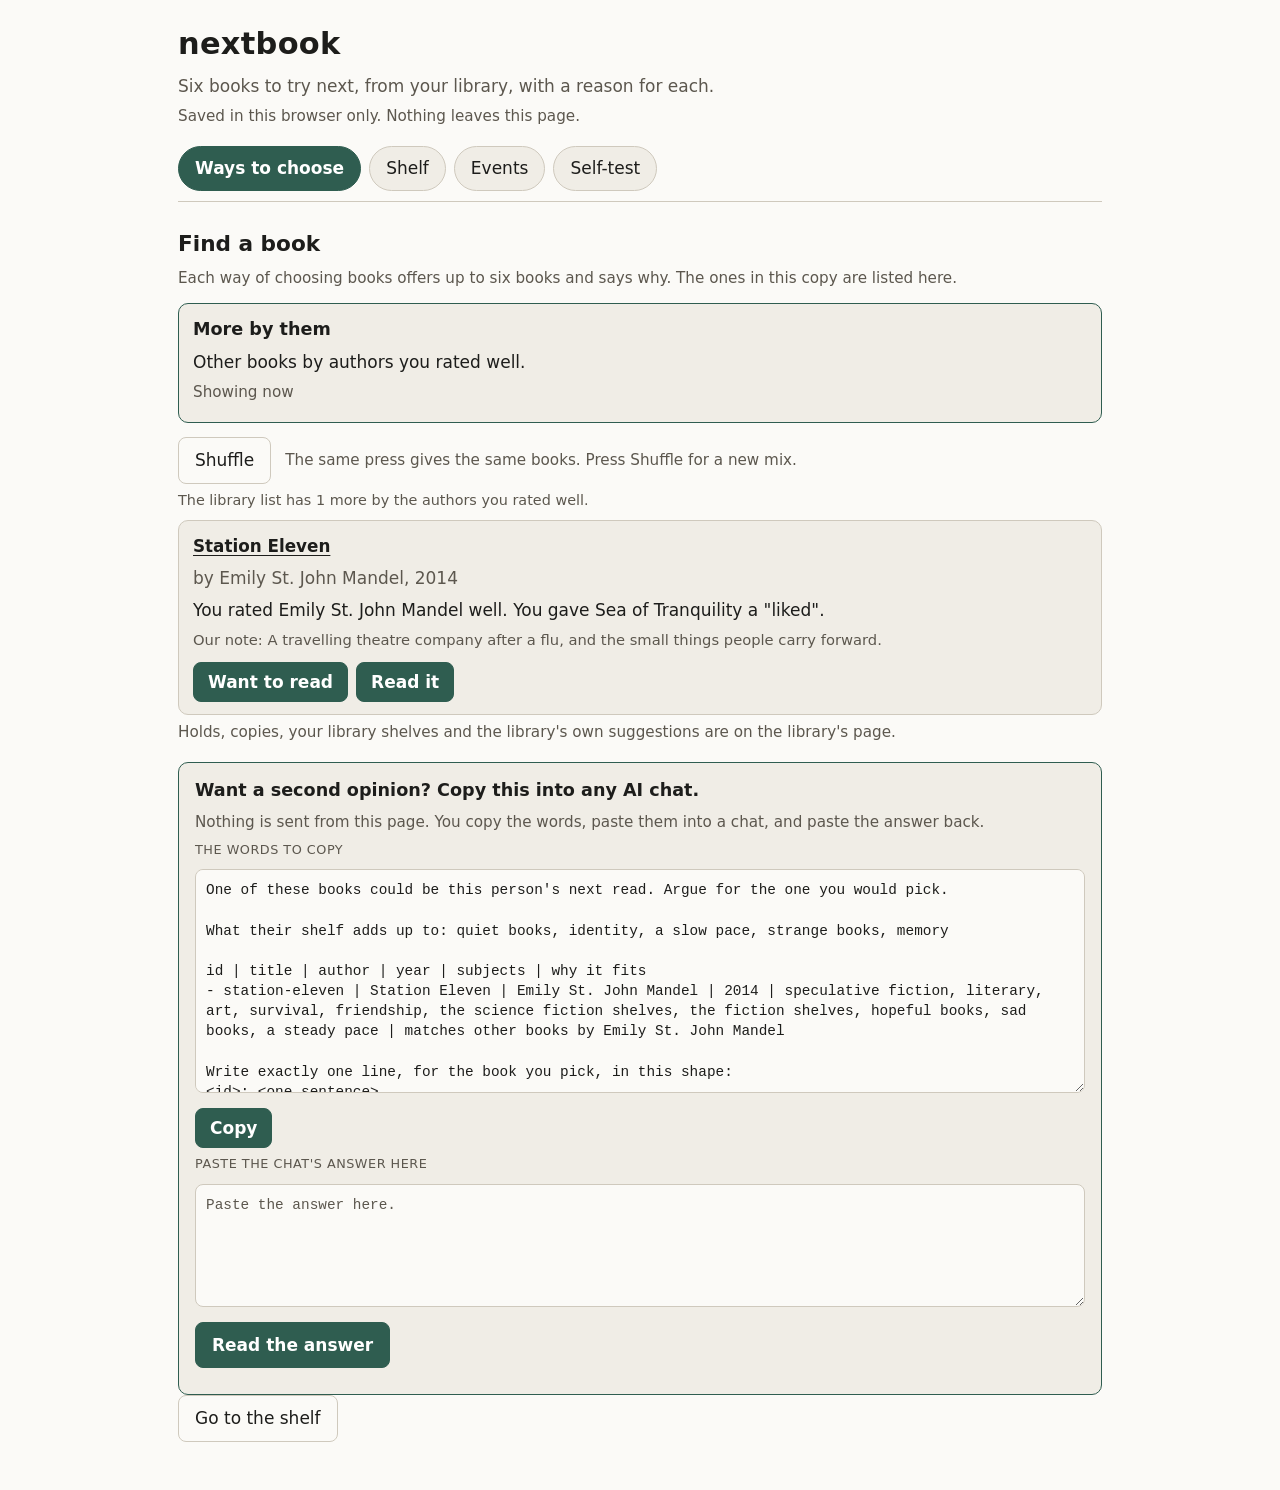
==== app/index.html @ 3bc83aca "T8.9a: Goodreads and StoryGraph exports, read into the merge's shape app/core/import.js: a real CSV " ====
<!doctype html>
<html lang="en">
<head>
<meta charset="utf-8">
<meta name="viewport" content="width=device-width, initial-scale=1">
<title>nextbook</title>
<link rel="stylesheet" href="nextbook.css">
</head>
<body>
<h1>nextbook</h1>
<p class="nb-intro">Six books to try next, from your library, with a reason for each.</p>
<p class="nb-line">Saved in this browser only. Nothing leaves this page.</p>
<main id="app"></main>

<!-- Classic scripts, in order, so the folder works from file://. A data file that
     is not here yet is fine: Nextbook.data.get returns null and the shell says so. -->
<script src="core/base.js"></script>
<script src="core/slice.js"></script>
<script src="core/score.js"></script>
<script src="core/reason.js"></script>
<script src="core/links.js"></script>
<script src="core/contract.js"></script>
<script src="core/seam.js"></script>
<script src="core/store.js"></script>
<script src="core/merge.js"></script>
<script src="core/import.js"></script>
<script src="data/slice.js"></script>
<script src="data/tags.js"></script>
<script src="data/practice.js"></script>
<script src="data/found.js"></script>
<script src="data/events.js"></script>
<!-- A workshop copy drops in data/workshop.js, which sets the flag that makes the practice
     shelf the only shelf. A copy without it is an ordinary copy; a missing file is fine. -->
<script src="data/workshop.js"></script>
<script src="modes/list.js"></script>
<script src="core/shell.js"></script>
</body>
</html>
---- app/nextbook.css ----
/* nextbook.css: the page's one stylesheet. Plain, quiet, and readable at arm's length.
   No images, no web fonts, no CDN: a folder opened from file:// needs nothing. */

:root {
  color-scheme: light dark;   /* native selects, checkboxes and scrollbars follow the page */
  --nb-ink: #1d1d1b;
  --nb-paper: #fbfaf7;
  --nb-soft: #f0ede6;
  --nb-line: #cfc9bd;
  --nb-muted: #5c574e;
  --nb-accent: #2f5d50;
  --nb-accent-ink: #ffffff;
  --nb-warn: #7a4b00;
  --nb-warn-bg: #fff4dd;
  --nb-pass: #1f5c33;
  --nb-fail: #8a1f1f;
}

@media (prefers-color-scheme: dark) {
  :root {
    --nb-ink: #ece8df;
    --nb-paper: #17181a;
    --nb-soft: #232528;
    --nb-line: #45484c;
    --nb-muted: #b5b0a5;
    --nb-accent: #8fc9b6;
    --nb-accent-ink: #101211;
    --nb-warn: #f0c779;
    --nb-warn-bg: #33290f;
    --nb-pass: #9fd7ad;
    --nb-fail: #f0a0a0;
  }
}

* { box-sizing: border-box; }

html { background: var(--nb-paper); }

body {
  margin: 0 auto;
  padding: 20px 18px 48px;
  max-width: 60rem;
  background: var(--nb-paper);
  color: var(--nb-ink);
  font: 17px/1.55 system-ui, -apple-system, "Segoe UI", Roboto, Helvetica, Arial, sans-serif;
  /* T3.5: one unbroken token from a catalogue, a note or a pasted answer wraps instead of
     pushing the page sideways at 360 px. The class list below stays for the elements whose
     own min-content width matters in a grid; this rule covers everything else. */
  overflow-wrap: anywhere;
}

::placeholder { color: var(--nb-muted); opacity: 1; }

input[type="checkbox"],
input[type="radio"] { accent-color: var(--nb-accent); }

h1 {
  margin: 0 0 4px;
  font-size: 1.9rem;
  letter-spacing: 0.01em;
}

h2 { margin: 1.6rem 0 0.4rem; font-size: 1.35rem; }
h3 { margin: 0 0 0.4rem; font-size: 1.1rem; }
h4 { margin: 1rem 0 0.2rem; font-size: 1rem; }

p { margin: 0.35rem 0; }

.nb-intro { color: var(--nb-muted); margin-bottom: 0.2rem; }
.nb-line { color: var(--nb-muted); font-size: 0.95rem; }

/* ---- Tabs ---------------------------------------------------------------------------------- */

.nb-nav {
  display: flex;
  flex-wrap: wrap;
  gap: 8px;
  margin: 18px 0 14px;
  border-bottom: 1px solid var(--nb-line);
  padding-bottom: 10px;
}

.nb-tab {
  min-height: 42px;
  padding: 8px 16px;
  border: 1px solid var(--nb-line);
  border-radius: 999px;
  background: var(--nb-soft);
  color: var(--nb-ink);
  font: inherit;
  cursor: pointer;
}

.nb-tab:hover { border-color: var(--nb-accent); }

.nb-tab-on {
  background: var(--nb-accent);
  border-color: var(--nb-accent);
  color: var(--nb-accent-ink);
  font-weight: 600;
}

/* ---- Banners and notes --------------------------------------------------------------------- */

.nb-banner {
  margin: 0 0 16px;
  padding: 12px 14px;
  border: 1px solid var(--nb-line);
  border-left: 5px solid var(--nb-accent);
  border-radius: 8px;
  background: var(--nb-soft);
}

.nb-banner-text { font-weight: 600; }
.nb-banner-note { color: var(--nb-muted); }

.nb-banner-actions {
  display: flex;
  flex-wrap: wrap;
  gap: 8px;
  margin-top: 8px;
}

.nb-message {
  margin: 0 0 12px;
  padding: 8px 12px;
  border-radius: 8px;
  background: var(--nb-soft);
}

.nb-message-warn {
  background: var(--nb-warn-bg);
  color: var(--nb-warn);
  border: 1px solid var(--nb-warn);
}

.nb-found {
  margin: 0 0 16px;
  padding: 10px 14px;
  border: 1px dashed var(--nb-line);
  border-radius: 8px;
}

.nb-found-line { font-weight: 600; }

.nb-hint { color: var(--nb-muted); font-size: 0.95rem; }
.nb-note { color: var(--nb-muted); font-size: 0.9rem; }
.nb-empty { color: var(--nb-muted); font-style: italic; }
.nb-count { color: var(--nb-muted); }

/* A pasted address, or a long run of letters with no space in it, must wrap where it is
   shown. Without this the page grows sideways instead of down: one 300-letter token pushed
   it to about 3000 px wide at 360 px. Every class that shows a person's words, the list's
   words or a model's sentence is listed, so a new one is added here and not somewhere else. */
.nb-text,
.nb-note,
.nb-hint,
.nb-empty,
.nb-message,
.nb-count,
.nb-by,
.nb-chosen,
.nb-dropped,
.nb-reason,
.nb-ournote,
.nb-formats,
.nb-link-line,
.nb-model-words,
.nb-model-card,
.nb-book-head,
.nb-friend,
.nb-export-text,
.nb-model-prompt,
.nb-model-answer { overflow-wrap: anywhere; }

/* ---- The shelf list ------------------------------------------------------------------------ */

.nb-books {
  list-style: none;
  margin: 10px 0 0;
  padding: 0;
  display: grid;
  gap: 10px;
}

.nb-books-compact { margin-top: 6px; }

.nb-book {
  display: flex;
  flex-wrap: wrap;
  align-items: flex-start;
  justify-content: space-between;
  gap: 10px 18px;
  padding: 12px 14px;
  border: 1px solid var(--nb-line);
  border-radius: 10px;
  background: var(--nb-soft);
}

.nb-book-head { min-width: 15rem; flex: 1 1 18rem; }

.nb-book-title {
  font-size: 1.05rem;
  font-weight: 650;
  color: var(--nb-ink);
  text-decoration: underline;
  text-decoration-thickness: 1px;
  text-underline-offset: 3px;
  overflow-wrap: anywhere;
}

.nb-book-title:hover { color: var(--nb-accent); }
strong.nb-book-title { text-decoration: none; }

.nb-by { color: var(--nb-muted); }
.nb-subjects { font-size: 0.92rem; color: var(--nb-muted); }

.nb-controls {
  display: flex;
  flex-wrap: wrap;
  align-items: flex-end;
  gap: 10px;
}

.nb-field { display: flex; flex-direction: column; gap: 4px; }
.nb-label { font-size: 0.8rem; color: var(--nb-muted); text-transform: uppercase; letter-spacing: 0.04em; }

.nb-select,
.nb-input {
  min-height: 42px;
  padding: 8px 10px;
  border: 1px solid var(--nb-line);
  border-radius: 8px;
  background: var(--nb-paper);
  color: var(--nb-ink);
  font: inherit;
}

.nb-input-search { width: 100%; }

.nb-select { min-width: 9rem; }

.nb-button {
  min-height: 42px;
  padding: 9px 16px;
  border: 1px solid var(--nb-accent);
  border-radius: 8px;
  background: var(--nb-accent);
  color: var(--nb-accent-ink);
  font: inherit;
  font-weight: 600;
  cursor: pointer;
}

.nb-button:hover { filter: brightness(1.08); }

.nb-button-small { min-height: 38px; padding: 6px 14px; }

.nb-button-quiet {
  background: var(--nb-paper);
  color: var(--nb-ink);
  border-color: var(--nb-line);
  font-weight: 500;
}

.nb-button-quiet:hover { border-color: var(--nb-accent); }

.nb-tag { color: var(--nb-muted); font-size: 0.95rem; }

/* ---- Panels -------------------------------------------------------------------------------- */

.nb-panel {
  margin: 22px 0 0;
  padding: 14px 16px 16px;
  border: 1px solid var(--nb-line);
  border-radius: 10px;
  background: var(--nb-soft);
}

.nb-panel .nb-panel { background: var(--nb-paper); }

.nb-search { margin: 8px 0 10px; }

.nb-results { min-height: 1.5rem; }

.nb-byname { margin-top: 10px; }

.nb-byname-form {
  display: flex;
  flex-wrap: wrap;
  align-items: flex-end;
  gap: 10px;
  margin-top: 6px;
}

.nb-file { font: inherit; }

.nb-export-text {
  width: 100%;
  margin-top: 10px;
  padding: 10px;
  border: 1px solid var(--nb-line);
  border-radius: 8px;
  background: var(--nb-paper);
  color: var(--nb-ink);
  font: 0.9rem/1.4 ui-monospace, SFMono-Regular, Menlo, Consolas, monospace;
}

.nb-friends-list { list-style: none; margin: 10px 0 0; padding: 0; display: grid; gap: 8px; }

.nb-friend {
  display: flex;
  flex-wrap: wrap;
  align-items: center;
  gap: 10px 14px;
  padding: 8px 10px;
  border: 1px solid var(--nb-line);
  border-radius: 8px;
  background: var(--nb-paper);
}

.nb-friend-name { font-weight: 600; overflow-wrap: anywhere; }
.nb-friend-count { color: var(--nb-muted); }

/* ---- Modes and the self-test --------------------------------------------------------------- */

.nb-modes { list-style: none; margin: 12px 0 0; padding: 0; display: grid; gap: 10px; }

.nb-mode {
  padding: 12px 14px;
  border: 1px solid var(--nb-line);
  border-radius: 10px;
  background: var(--nb-soft);
}

.nb-status { margin: 8px 0 0; padding-left: 1.2rem; }
.nb-status-line { margin: 3px 0; }

.nb-status-save { color: var(--nb-pass); font-weight: 600; }
.nb-status-nosave { color: var(--nb-warn); font-weight: 600; }

.nb-run-box { margin-top: 12px; }

.nb-run-mode {
  margin: 12px 0;
  padding: 10px 12px;
  border: 1px solid var(--nb-line);
  border-radius: 8px;
  background: var(--nb-paper);
}

.nb-run-summary { color: var(--nb-muted); }

.nb-run-results { margin: 6px 0 0; padding-left: 1.2rem; }
.nb-run-results li { margin: 2px 0; }
.nb-pass { color: var(--nb-pass); }
.nb-fail { color: var(--nb-fail); font-weight: 600; }

.nb-run-total { margin-top: 14px; font-weight: 700; }

/* ---- The find screen ----------------------------------------------------------------------- */

.nb-mode-on { border-color: var(--nb-accent); }

.nb-mode .nb-button { margin-top: 6px; }

.nb-mode-panel { margin: 14px 0 0; }

.nb-inputs {
  display: grid;
  gap: 12px;
  margin: 8px 0 4px;
  padding: 12px 14px;
  border: 1px solid var(--nb-line);
  border-radius: 10px;
  background: var(--nb-soft);
}

.nb-input-block { min-width: 0; }

.nb-facets-field {
  margin: 0;
  padding: 0;
  border: 0;
  min-width: 0;
}

.nb-facets {
  display: grid;
  grid-template-columns: repeat(auto-fill, minmax(13rem, 1fr));
  gap: 4px 14px;
  max-height: 15rem;
  overflow-y: auto;
  margin-top: 4px;
  padding: 6px 8px;
  border: 1px solid var(--nb-line);
  border-radius: 8px;
  background: var(--nb-paper);
}

.nb-facet-choice {
  display: flex;
  align-items: center;
  gap: 8px;
  min-height: 30px;
  font-size: 0.95rem;
}

.nb-choices { display: flex; flex-wrap: wrap; gap: 8px; margin-top: 4px; }

.nb-choice {
  min-height: 40px;
  padding: 7px 14px;
  border: 1px solid var(--nb-line);
  border-radius: 999px;
  background: var(--nb-paper);
  color: var(--nb-ink);
  font: inherit;
  cursor: pointer;
}

.nb-choice:hover { border-color: var(--nb-accent); }

.nb-choice-on {
  background: var(--nb-accent);
  border-color: var(--nb-accent);
  color: var(--nb-accent-ink);
  font-weight: 600;
}

.nb-picksearch { margin-top: 6px; }

.nb-chosen { color: var(--nb-accent); font-weight: 600; }

.nb-find-tools {
  display: flex;
  flex-wrap: wrap;
  align-items: center;
  gap: 8px 14px;
  margin: 12px 0 4px;
}

.nb-find-tools .nb-hint { margin: 0; }

.nb-group { margin: 14px 0 2px; }

.nb-picks {
  list-style: none;
  margin: 8px 0 0;
  padding: 0;
  display: grid;
  gap: 10px;
}

.nb-card {
  padding: 12px 14px;
  border: 1px solid var(--nb-line);
  border-radius: 10px;
  background: var(--nb-soft);
}

.nb-card-head { margin-bottom: 4px; }

.nb-reason { margin: 6px 0 2px; }

.nb-formats,
.nb-ournote,
.nb-link-line { font-size: 0.92rem; color: var(--nb-muted); }

.nb-link-line { display: inline-block; margin-top: 4px; }

.nb-card-actions { display: flex; flex-wrap: wrap; gap: 8px; margin-top: 10px; }

.nb-dropped {
  margin: 10px 0;
  padding: 8px 12px;
  border-left: 4px solid var(--nb-warn);
  border-radius: 6px;
  background: var(--nb-warn-bg);
  color: var(--nb-warn);
}

.nb-path {
  list-style: none;
  margin: 10px 0 0;
  padding: 0;
  display: grid;
  gap: 18px;
}

.nb-path-item { position: relative; }

.nb-path-item + .nb-path-item::before {
  content: "\2193";
  display: block;
  margin: 0 0 12px 12px;
  color: var(--nb-muted);
  font-size: 1.2rem;
}

.nb-step { display: flex; flex-wrap: wrap; align-items: baseline; gap: 8px; margin-bottom: 4px; }

.nb-step-word { font-weight: 700; color: var(--nb-accent); }

.nb-group-word { font-size: 0.85rem; color: var(--nb-muted); text-transform: uppercase; letter-spacing: 0.04em; }

/* ---- The model box ------------------------------------------------------------------------- */

.nb-model {
  margin: 18px 0 0;
  padding: 14px 16px 16px;
  border: 1px solid var(--nb-accent);
  border-radius: 10px;
  background: var(--nb-soft);
}

.nb-model-prompt,
.nb-model-answer {
  width: 100%;
  margin: 4px 0 8px;
  padding: 10px;
  border: 1px solid var(--nb-line);
  border-radius: 8px;
  background: var(--nb-paper);
  color: var(--nb-ink);
  font: 0.9rem/1.4 ui-monospace, SFMono-Regular, Menlo, Consolas, monospace;
  resize: vertical;
}

.nb-model-actions { display: flex; flex-wrap: wrap; gap: 8px; margin-bottom: 6px; }

.nb-model-result { display: grid; gap: 10px; margin-top: 10px; }

.nb-model-card {
  padding: 12px 14px;
  border: 2px solid var(--nb-accent);
  border-radius: 10px;
  background: var(--nb-paper);
}

.nb-model-tag {
  margin: 0 0 4px;
  font-size: 0.8rem;
  color: var(--nb-accent);
  text-transform: uppercase;
  letter-spacing: 0.04em;
  font-weight: 700;
}

.nb-model-words { margin-top: 6px; font-style: italic; }

/* ---- From some words, inside a facets input ------------------------------------------------ */

.nb-words { margin-top: 10px; }

.nb-words-panel {
  margin-top: 8px;
  padding: 10px 12px 12px;
  border: 1px dashed var(--nb-line);
  border-radius: 8px;
  background: var(--nb-soft);
}

.nb-words-panel[hidden] { display: none; }

.nb-words-box {
  width: 100%;
  margin: 4px 0 8px;
  padding: 10px;
  border: 1px solid var(--nb-line);
  border-radius: 8px;
  background: var(--nb-paper);
  color: var(--nb-ink);
  font: inherit;
  resize: vertical;
}

.nb-words-result { display: grid; gap: 6px; margin-top: 8px; }
.nb-words-result:empty { display: none; }

.nb-button:disabled { opacity: 0.55; cursor: not-allowed; }

/* ---- The events screen ---------------------------------------------------------------------- */

.nb-event-snapshot {
  margin: 8px 0 4px;
  padding: 8px 12px;
  border-left: 4px solid var(--nb-accent);
  background: var(--nb-soft);
  border-radius: 0 8px 8px 0;
  font-weight: 600;
}

.nb-day {
  margin: 1.4rem 0 0.2rem;
  padding-bottom: 4px;
  border-bottom: 1px solid var(--nb-line);
  font-size: 1.05rem;
}

.nb-events {
  list-style: none;
  margin: 8px 0 0;
  padding: 0;
  display: grid;
  gap: 10px;
}

.nb-event {
  padding: 12px 14px;
  border: 1px solid var(--nb-line);
  border-radius: 10px;
  background: var(--nb-soft);
}

.nb-event-title {
  margin: 0 0 2px;
  font-size: 1.05rem;
  font-weight: 650;
  overflow-wrap: anywhere;
}

.nb-event-when { color: var(--nb-muted); font-variant-numeric: tabular-nums; }
.nb-event-virtual { color: var(--nb-accent); font-weight: 600; }
.nb-event-summary { margin-top: 6px; }
.nb-event-actions { margin-top: 8px; }

/* ---- Focus and small screens --------------------------------------------------------------- */

a:focus-visible,
button:focus-visible,
input:focus-visible,
select:focus-visible,
textarea:focus-visible {
  outline: 3px solid var(--nb-accent);
  outline-offset: 2px;
}

/* A checkbox's own ring is small at 17 px. The whole row shows the focus, so a person
   tabbing through 27 subjects can see where they are. */
.nb-facet-choice:focus-within {
  outline: 3px solid var(--nb-accent);
  outline-offset: 2px;
  border-radius: 6px;
}

@media (max-width: 34rem) {
  body { padding: 14px 12px 40px; font-size: 16px; }
  .nb-book { flex-direction: column; }
  .nb-book-head { min-width: 0; }
  .nb-controls { width: 100%; }
  .nb-select { min-width: 0; width: 100%; }
  .nb-field { flex: 1 1 8rem; }
  .nb-banner-actions .nb-button { flex: 1 1 100%; }
  .nb-nav { gap: 6px; }
  .nb-tab { flex: 1 1 auto; }
  .nb-model { padding: 12px 12px 14px; }
  .nb-words-panel { padding: 8px 10px 10px; }
  .nb-facets { grid-template-columns: 1fr; max-height: 13rem; }
}
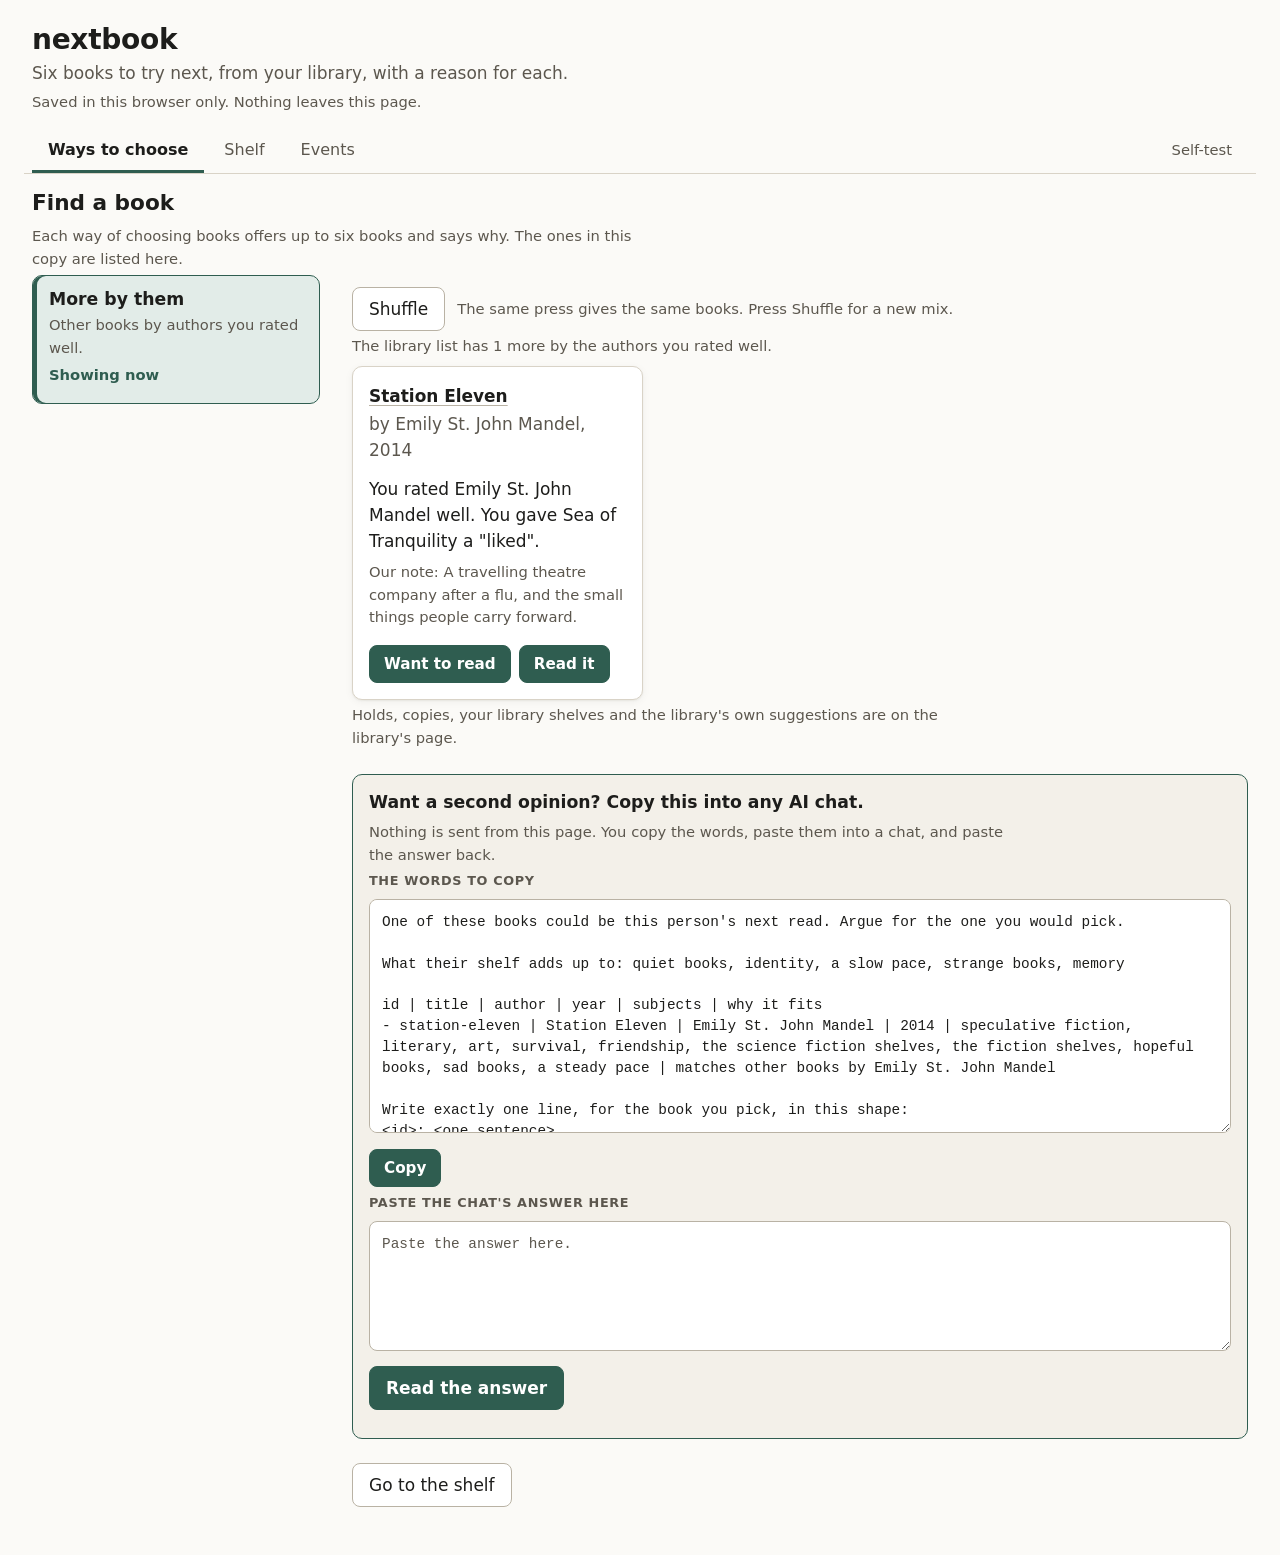
==== commit 20526585: "ui: a responsive page, the stylesheet in cascade layers The page was one 60rem column at every size," ====
--- a/app/index.html
+++ b/app/index.html
@@ -2,14 +2,19 @@
 <html lang="en">
 <head>
 <meta charset="utf-8">
-<meta name="viewport" content="width=device-width, initial-scale=1">
+<meta name="viewport" content="width=device-width, initial-scale=1, viewport-fit=cover">
+<meta name="color-scheme" content="light dark">
+<meta name="theme-color" content="#fbfaf7" media="(prefers-color-scheme: light)">
+<meta name="theme-color" content="#17181a" media="(prefers-color-scheme: dark)">
 <title>nextbook</title>
 <link rel="stylesheet" href="nextbook.css">
 </head>
 <body>
+<header class="nb-masthead">
 <h1>nextbook</h1>
 <p class="nb-intro">Six books to try next, from your library, with a reason for each.</p>
 <p class="nb-line">Saved in this browser only. Nothing leaves this page.</p>
+</header>
 <main id="app"></main>
 
 <!-- Classic scripts, in order, so the folder works from file://. A data file that
@@ -24,6 +29,9 @@
 <script src="core/store.js"></script>
 <script src="core/merge.js"></script>
 <script src="core/import.js"></script>
+<script src="core/library-shelf.js"></script>
+<!-- Reads the helper's note (data/inbox.js); core/shell.js applies it once at boot. -->
+<script src="core/inbox.js"></script>
 <script src="data/slice.js"></script>
 <script src="data/tags.js"></script>
 <script src="data/practice.js"></script>
@@ -32,6 +40,9 @@
 <!-- A workshop copy drops in data/workshop.js, which sets the flag that makes the practice
      shelf the only shelf. A copy without it is an ordinary copy; a missing file is fine. -->
 <script src="data/workshop.js"></script>
+<!-- A helper's changes arrive in data/inbox.js. The page reads it once at load, brings the
+     books in, and remembers that it did, so a reload does nothing. A missing file is fine. -->
+<script src="data/inbox.js"></script>
 <script src="modes/list.js"></script>
 <script src="core/shell.js"></script>
 </body>
--- a/app/nextbook.css
+++ b/app/nextbook.css
@@ -1,660 +1,962 @@
 /* nextbook.css: the page's one stylesheet. Plain, quiet, and readable at arm's length.
-   No images, no web fonts, no CDN: a folder opened from file:// needs nothing. */
-
-:root {
-  color-scheme: light dark;   /* native selects, checkboxes and scrollbars follow the page */
-  --nb-ink: #1d1d1b;
-  --nb-paper: #fbfaf7;
-  --nb-soft: #f0ede6;
-  --nb-line: #cfc9bd;
-  --nb-muted: #5c574e;
-  --nb-accent: #2f5d50;
-  --nb-accent-ink: #ffffff;
-  --nb-warn: #7a4b00;
-  --nb-warn-bg: #fff4dd;
-  --nb-pass: #1f5c33;
-  --nb-fail: #8a1f1f;
+   No images, no web fonts, no CDN: a folder opened from file:// needs nothing.
+
+   Cascade layers, lowest first. A later layer wins over an earlier one whatever the
+   selector's weight, so a rule goes in the layer that says what it is, and never needs
+   !important or a longer selector to win:
+
+     reset       box sizing and the browser's own margins
+     tokens      every colour, size and space, as custom properties. Change the look here.
+     base        bare elements: body, headings, links, focus rings, form controls
+     layout      the page frame: masthead, nav, the two-column split, breakpoints
+     components  things used on more than one screen: buttons, panels, cards, chips, toast
+     screens     things one screen owns: the shelf row, the find screen, events, self-test
+     modes       a mode's own look. Target the panel by its id:
+                   @layer modes { [data-mode="journey"] .nb-card { border-style: dashed; } }
+     utilities   single-purpose helpers that must always win (visually hidden, wrapping)
+
+   Breakpoints (rem, so they follow the reader's font size; custom properties cannot be
+   used in a media query, so these numbers are repeated where they are needed):
+     phone   below 48rem   one column, the nav is a tab bar at the foot of the screen
+     tablet  48rem and up  the nav moves to the top; cards sit two across
+     desk    64rem and up  the shelf and find screens split into a main column and a side */
+
+@layer reset, tokens, base, layout, components, screens, modes, utilities;
+
+/* ============================================================================================ */
+@layer reset {
+  *, *::before, *::after { box-sizing: border-box; }
+  body, h1, h2, h3, h4, p, ul, ol, figure, fieldset { margin: 0; }
+  ul[class], ol[class] { padding: 0; list-style: none; }
+  fieldset { padding: 0; border: 0; min-width: 0; }
+  legend { padding: 0; }
+  button, input, select, textarea { font: inherit; color: inherit; }
+  textarea { resize: vertical; }
+  summary { cursor: pointer; }
 }
 
-@media (prefers-color-scheme: dark) {
+/* ============================================================================================ */
+@layer tokens {
   :root {
-    --nb-ink: #ece8df;
-    --nb-paper: #17181a;
-    --nb-soft: #232528;
-    --nb-line: #45484c;
-    --nb-muted: #b5b0a5;
-    --nb-accent: #8fc9b6;
-    --nb-accent-ink: #101211;
-    --nb-warn: #f0c779;
-    --nb-warn-bg: #33290f;
-    --nb-pass: #9fd7ad;
-    --nb-fail: #f0a0a0;
+    color-scheme: light dark;   /* native selects, checkboxes and scrollbars follow the page */
+
+    /* colour */
+    --nb-ink: #1d1d1b;
+    --nb-paper: #fbfaf7;
+    --nb-soft: #f3f0e9;
+    --nb-raised: #ffffff;
+    --nb-line: #d9d3c7;
+    --nb-line-strong: #b9b2a4;
+    --nb-muted: #5c574e;
+    --nb-accent: #2f5d50;
+    --nb-accent-ink: #ffffff;
+    --nb-accent-soft: #e2ece8;
+    --nb-warn: #7a4b00;
+    --nb-warn-bg: #fff4dd;
+    --nb-pass: #1f5c33;
+    --nb-fail: #8a1f1f;
+    --nb-fail-soft: #f8e4e1;
+    --nb-shadow: 0 1px 2px rgb(40 30 10 / 0.06), 0 2px 8px rgb(40 30 10 / 0.05);
+    --nb-shadow-high: 0 6px 24px rgb(20 15 5 / 0.18);
+
+    /* type */
+    --nb-font: system-ui, -apple-system, "Segoe UI", Roboto, Helvetica, Arial, sans-serif;
+    --nb-mono: ui-monospace, SFMono-Regular, Menlo, Consolas, monospace;
+    --nb-text: clamp(1rem, 0.96rem + 0.2vw, 1.0625rem);
+    --nb-small: 0.92rem;
+    --nb-tiny: 0.8rem;
+    --nb-measure: 68ch;   /* the longest a line of prose gets */
+
+    /* space: one scale, used everywhere */
+    --nb-s1: 4px;
+    --nb-s2: 8px;
+    --nb-s3: 12px;
+    --nb-s4: 16px;
+    --nb-s5: 24px;
+    --nb-s6: 32px;
+    --nb-s7: 48px;
+    --nb-gutter: clamp(16px, 3vw, 32px);
+
+    /* shape */
+    --nb-radius: 10px;
+    --nb-radius-small: 8px;
+    --nb-pill: 999px;
+    --nb-touch: 44px;           /* the smallest thing a finger has to hit */
+    --nb-page: 80rem;           /* the widest the page gets */
+    --nb-side: 22rem;           /* the side column on a desk */
+    --nb-tabbar: 64px;          /* the phone tab bar's height, before the safe area */
+    --nb-ease: 140ms ease-out;
+  }
+
+  @media (prefers-color-scheme: dark) {
+    :root {
+      --nb-ink: #ece8df;
+      --nb-paper: #17181a;
+      --nb-soft: #1f2124;
+      --nb-raised: #26292c;
+      --nb-line: #3a3d42;
+      --nb-line-strong: #565a60;
+      --nb-muted: #b5b0a5;
+      --nb-accent: #8fc9b6;
+      --nb-accent-ink: #101211;
+      --nb-accent-soft: #1f3530;
+      --nb-warn: #f0c779;
+      --nb-warn-bg: #33290f;
+      --nb-pass: #9fd7ad;
+      --nb-fail: #f0a0a0;
+      --nb-fail-soft: #3a1f1f;
+      --nb-shadow: 0 1px 2px rgb(0 0 0 / 0.4);
+      --nb-shadow-high: 0 8px 28px rgb(0 0 0 / 0.55);
+    }
+  }
+
+  @media (prefers-reduced-motion: reduce) {
+    :root { --nb-ease: 0ms linear; }
   }
 }
 
-* { box-sizing: border-box; }
-
-html { background: var(--nb-paper); }
-
-body {
-  margin: 0 auto;
-  padding: 20px 18px 48px;
-  max-width: 60rem;
-  background: var(--nb-paper);
-  color: var(--nb-ink);
-  font: 17px/1.55 system-ui, -apple-system, "Segoe UI", Roboto, Helvetica, Arial, sans-serif;
-  /* T3.5: one unbroken token from a catalogue, a note or a pasted answer wraps instead of
-     pushing the page sideways at 360 px. The class list below stays for the elements whose
-     own min-content width matters in a grid; this rule covers everything else. */
-  overflow-wrap: anywhere;
+/* ============================================================================================ */
+@layer base {
+  html {
+    background: var(--nb-paper);
+    -webkit-text-size-adjust: 100%;
+    text-size-adjust: 100%;
+  }
+
+  body {
+    background: var(--nb-paper);
+    color: var(--nb-ink);
+    font: var(--nb-text)/1.55 var(--nb-font);
+    /* T3.5: one unbroken token from a catalogue, a note or a pasted answer wraps instead of
+       pushing the page sideways at 360 px. */
+    overflow-wrap: anywhere;
+    -webkit-tap-highlight-color: transparent;
+  }
+
+  h1 { font-size: 1.75rem; line-height: 1.15; letter-spacing: -0.01em; }
+  h2 { font-size: 1.35rem; line-height: 1.25; margin-block: var(--nb-s5) var(--nb-s2); }
+  h3 { font-size: 1.08rem; line-height: 1.3; margin-block-end: var(--nb-s2); }
+  h4 { font-size: 1rem; margin-block: var(--nb-s4) var(--nb-s1); }
+  p { margin-block: var(--nb-s1); }
+
+  a { color: inherit; text-underline-offset: 3px; text-decoration-thickness: 1px; }
+  a:hover { color: var(--nb-accent); }
+
+  ::placeholder { color: var(--nb-muted); opacity: 1; }
+
+  input[type="checkbox"],
+  input[type="radio"] { accent-color: var(--nb-accent); }
+
+  :focus-visible {
+    outline: 3px solid var(--nb-accent);
+    outline-offset: 2px;
+  }
 }
 
-::placeholder { color: var(--nb-muted); opacity: 1; }
-
-input[type="checkbox"],
-input[type="radio"] { accent-color: var(--nb-accent); }
-
-h1 {
-  margin: 0 0 4px;
-  font-size: 1.9rem;
-  letter-spacing: 0.01em;
+/* ============================================================================================ */
+@layer layout {
+  body {
+    max-width: var(--nb-page);
+    margin-inline: auto;
+    padding:
+      var(--nb-s4)
+      max(var(--nb-gutter), env(safe-area-inset-right))
+      calc(var(--nb-tabbar) + var(--nb-s6) + env(safe-area-inset-bottom))
+      max(var(--nb-gutter), env(safe-area-inset-left));
+  }
+
+  .nb-masthead { padding-block: var(--nb-s2) var(--nb-s3); }
+  .nb-masthead .nb-intro { color: var(--nb-muted); margin-block-start: var(--nb-s1); max-width: var(--nb-measure); }
+  .nb-masthead .nb-line { color: var(--nb-muted); font-size: var(--nb-small); }
+
+  /* ---- The nav. Phone: a tab bar fixed to the foot of the screen, where a thumb is. ---- */
+  .nb-nav {
+    position: fixed;
+    inset: auto 0 0 0;
+    z-index: 20;
+    display: flex;
+    padding: 0 env(safe-area-inset-right) env(safe-area-inset-bottom) env(safe-area-inset-left);
+    background: var(--nb-raised);
+    border-top: 1px solid var(--nb-line);
+    box-shadow: 0 -2px 12px rgb(0 0 0 / 0.06);
+  }
+
+  .nb-tab {
+    flex: 1 1 0;
+    min-width: 0;
+    min-height: var(--nb-tabbar);
+    padding: var(--nb-s2) var(--nb-s1);
+    border: 0;
+    border-top: 3px solid transparent;
+    background: transparent;
+    color: var(--nb-muted);
+    font-size: var(--nb-tiny);
+    font-weight: 600;
+    line-height: 1.2;
+    cursor: pointer;
+    transition: color var(--nb-ease), border-color var(--nb-ease);
+  }
+
+  .nb-tab:hover { color: var(--nb-ink); }
+  .nb-tab-on { color: var(--nb-accent); border-top-color: var(--nb-accent); }
+  .nb-tab:focus-visible { outline-offset: -3px; }
+
+  /* ---- Tablet and up: the nav is a bar of tabs at the top, and stays there on scroll. ---- */
+  @media (min-width: 48rem) {
+    body { padding-bottom: var(--nb-s7); }
+
+    .nb-nav {
+      position: sticky;
+      inset: 0 auto auto auto;
+      gap: var(--nb-s1);
+      margin: 0 calc(-1 * var(--nb-s2)) var(--nb-s4);
+      padding: 0 var(--nb-s2);
+      background: color-mix(in srgb, var(--nb-paper) 92%, transparent);
+      backdrop-filter: blur(8px);
+      border-top: 0;
+      border-bottom: 1px solid var(--nb-line);
+      box-shadow: none;
+    }
+
+    .nb-tab {
+      flex: 0 0 auto;
+      min-height: var(--nb-touch);
+      padding: var(--nb-s2) var(--nb-s4);
+      border-top: 0;
+      border-bottom: 3px solid transparent;
+      font-size: 1rem;
+      font-weight: 500;
+    }
+
+    .nb-tab-on { color: var(--nb-ink); font-weight: 650; border-bottom-color: var(--nb-accent); }
+    /* The self-test is for whoever runs the copy, not for choosing a book: it sits apart. */
+    .nb-tab[data-test="nav-selftest"] { margin-inline-start: auto; font-size: var(--nb-small); }
+  }
+
+  /* ---- The split: one column, then main and side once there is room. ---- */
+  .nb-split {
+    display: grid;
+    gap: var(--nb-s4);
+    align-items: start;
+  }
+
+  .nb-split-main, .nb-split-side { min-width: 0; }
+  .nb-split-side { display: grid; gap: var(--nb-s3); }
+
+  @media (min-width: 64rem) {
+    .nb-split { gap: var(--nb-s6); }
+    .nb-split-shelf { grid-template-columns: minmax(0, 1fr) var(--nb-side); }
+    .nb-split-find { grid-template-columns: 18rem minmax(0, 1fr); }
+    /* The side follows the reader down a long shelf, under the sticky nav. */
+    .nb-split-side {
+      position: sticky;
+      top: calc(var(--nb-touch) + var(--nb-s4));
+      max-height: calc(100dvh - var(--nb-touch) - var(--nb-s5));
+      overflow-y: auto;
+      overscroll-behavior: contain;
+      padding-block-end: var(--nb-s4);
+    }
+    .nb-split-shelf > .nb-split-side { margin-block-start: var(--nb-s5); }
+  }
 }
 
-h2 { margin: 1.6rem 0 0.4rem; font-size: 1.35rem; }
-h3 { margin: 0 0 0.4rem; font-size: 1.1rem; }
-h4 { margin: 1rem 0 0.2rem; font-size: 1rem; }
-
-p { margin: 0.35rem 0; }
-
-.nb-intro { color: var(--nb-muted); margin-bottom: 0.2rem; }
-.nb-line { color: var(--nb-muted); font-size: 0.95rem; }
-
-/* ---- Tabs ---------------------------------------------------------------------------------- */
-
-.nb-nav {
-  display: flex;
-  flex-wrap: wrap;
-  gap: 8px;
-  margin: 18px 0 14px;
-  border-bottom: 1px solid var(--nb-line);
-  padding-bottom: 10px;
+/* ============================================================================================ */
+@layer components {
+  /* ---- Buttons ---- */
+  .nb-button {
+    display: inline-flex;
+    align-items: center;
+    justify-content: center;
+    gap: var(--nb-s2);
+    min-height: var(--nb-touch);
+    padding: var(--nb-s2) var(--nb-s4);
+    border: 1px solid var(--nb-accent);
+    border-radius: var(--nb-radius-small);
+    background: var(--nb-accent);
+    color: var(--nb-accent-ink);
+    font-weight: 600;
+    line-height: 1.2;
+    text-align: center;
+    cursor: pointer;
+    transition: filter var(--nb-ease), border-color var(--nb-ease), background var(--nb-ease);
+  }
+
+  .nb-button:hover { filter: brightness(1.08); }
+  .nb-button:active { filter: brightness(0.95); }
+  .nb-button:disabled { opacity: 0.55; cursor: not-allowed; filter: none; }
+
+  .nb-button-small { min-height: 38px; padding: 6px 14px; font-size: 0.95rem; }
+
+  .nb-button-quiet {
+    background: var(--nb-raised);
+    color: var(--nb-ink);
+    border-color: var(--nb-line-strong);
+    font-weight: 500;
+  }
+  .nb-button-quiet:hover { border-color: var(--nb-accent); filter: none; }
+
+  /* A button that only looks like words until it is pointed at. */
+  .nb-button-ghost {
+    min-height: 36px;
+    padding: 4px 10px;
+    background: transparent;
+    border-color: transparent;
+    color: var(--nb-muted);
+    font-weight: 500;
+    font-size: var(--nb-small);
+  }
+  .nb-button-ghost:hover { filter: none; background: var(--nb-soft); border-color: var(--nb-line); color: var(--nb-ink); }
+
+  .nb-banner-actions,
+  .nb-card-actions,
+  .nb-model-actions {
+    display: flex;
+    flex-wrap: wrap;
+    gap: var(--nb-s2);
+  }
+
+  /* ---- Words ---- */
+  .nb-hint { color: var(--nb-muted); font-size: var(--nb-small); max-width: var(--nb-measure); }
+  .nb-note { color: var(--nb-muted); font-size: var(--nb-small); }
+  .nb-empty { color: var(--nb-muted); font-style: italic; }
+  .nb-count { color: var(--nb-muted); }
+  .nb-text { max-width: var(--nb-measure); }
+  .nb-tag { color: var(--nb-muted); font-size: var(--nb-small); }
+  .nb-label {
+    font-size: var(--nb-tiny);
+    font-weight: 600;
+    color: var(--nb-muted);
+    text-transform: uppercase;
+    letter-spacing: 0.05em;
+  }
+
+  /* ---- Fields ---- */
+  .nb-field { display: flex; flex-direction: column; gap: var(--nb-s1); min-width: 0; }
+
+  .nb-select,
+  .nb-input {
+    min-height: var(--nb-touch);
+    width: 100%;
+    padding: var(--nb-s2) var(--nb-s3);
+    border: 1px solid var(--nb-line-strong);
+    border-radius: var(--nb-radius-small);
+    background: var(--nb-raised);
+    color: var(--nb-ink);
+    /* 16 px or more, or a phone zooms the page when the field is tapped */
+    font-size: max(16px, 1rem);
+  }
+
+  .nb-select:hover, .nb-input:hover { border-color: var(--nb-accent); }
+
+  .nb-file { font-size: var(--nb-small); max-width: 100%; }
+
+  .nb-export-text,
+  .nb-model-prompt,
+  .nb-model-answer {
+    width: 100%;
+    margin-block: var(--nb-s1) var(--nb-s2);
+    padding: var(--nb-s3);
+    border: 1px solid var(--nb-line-strong);
+    border-radius: var(--nb-radius-small);
+    background: var(--nb-raised);
+    color: var(--nb-ink);
+    font: 0.9rem/1.45 var(--nb-mono);
+  }
+
+  /* ---- Panels and folding panels ---- */
+  .nb-panel {
+    padding: var(--nb-s4);
+    border: 1px solid var(--nb-line);
+    border-radius: var(--nb-radius);
+    background: var(--nb-soft);
+  }
+
+  .nb-panel .nb-panel { background: var(--nb-paper); }
+
+  .nb-panel-fold { padding: 0; }
+  .nb-fold-head {
+    display: flex;
+    align-items: center;
+    justify-content: space-between;
+    gap: var(--nb-s3);
+    min-height: 52px;
+    padding: var(--nb-s2) var(--nb-s4);
+    list-style: none;
+    border-radius: var(--nb-radius);
+  }
+  .nb-fold-head::-webkit-details-marker { display: none; }
+  .nb-fold-head h3 { margin: 0; }
+  /* a chevron drawn with borders: no image, no font */
+  .nb-fold-head::after {
+    content: "";
+    flex: none;
+    width: 8px;
+    height: 8px;
+    margin-inline-end: 4px;
+    border-right: 2px solid var(--nb-muted);
+    border-bottom: 2px solid var(--nb-muted);
+    transform: rotate(45deg) translateY(-2px);
+    transition: transform var(--nb-ease);
+  }
+  .nb-fold[open] > .nb-fold-head::after { transform: rotate(-135deg) translateY(-2px); }
+  .nb-fold-head:hover { background: color-mix(in srgb, var(--nb-line) 30%, transparent); }
+  .nb-fold-head:focus-visible { outline-offset: -3px; }
+  .nb-fold-body { padding: 0 var(--nb-s4) var(--nb-s4); display: grid; gap: var(--nb-s2); }
+  .nb-fold-body > * { min-width: 0; }
+
+  /* ---- Banners, messages and the toast ---- */
+  .nb-banner {
+    display: flex;
+    flex-wrap: wrap;
+    align-items: center;
+    justify-content: space-between;
+    gap: var(--nb-s3) var(--nb-s4);
+    margin-block-end: var(--nb-s4);
+    padding: var(--nb-s3) var(--nb-s4);
+    border: 1px solid var(--nb-line);
+    border-inline-start: 5px solid var(--nb-accent);
+    border-radius: var(--nb-radius);
+    background: var(--nb-accent-soft);
+  }
+  .nb-banner > p { flex: 1 1 20rem; margin: 0; }
+  .nb-banner-text { font-weight: 600; }
+  .nb-banner-note { color: var(--nb-muted); }
+
+  .nb-message {
+    margin-block: 0 var(--nb-s3);
+    padding: var(--nb-s2) var(--nb-s3);
+    border-radius: var(--nb-radius-small);
+    background: var(--nb-soft);
+  }
+
+  .nb-message-warn {
+    background: var(--nb-warn-bg);
+    color: var(--nb-warn);
+    border: 1px solid var(--nb-warn);
+  }
+
+  .nb-toast {
+    position: fixed;
+    z-index: 30;
+    inset-inline: var(--nb-s3);
+    bottom: calc(var(--nb-tabbar) + var(--nb-s3) + env(safe-area-inset-bottom));
+    display: flex;
+    align-items: flex-start;
+    gap: var(--nb-s2);
+    max-width: 34rem;
+    margin-inline: auto;
+    padding: var(--nb-s3) var(--nb-s2) var(--nb-s3) var(--nb-s4);
+    border-radius: var(--nb-radius);
+    background: var(--nb-ink);
+    color: var(--nb-paper);
+    box-shadow: var(--nb-shadow-high);
+    animation: nb-rise 180ms ease-out;
+  }
+  .nb-toast-text { flex: 1; margin: 0; padding-block: 6px; }
+  .nb-toast-close {
+    flex: none;
+    width: 36px;
+    height: 36px;
+    border: 0;
+    border-radius: var(--nb-pill);
+    background: transparent;
+    color: inherit;
+    font-size: 1.4rem;
+    line-height: 1;
+    cursor: pointer;
+  }
+  .nb-toast-close:hover { background: color-mix(in srgb, var(--nb-paper) 18%, transparent); }
+  .nb-toast-close:focus-visible { outline-color: var(--nb-paper); }
+
+  @media (min-width: 48rem) {
+    .nb-toast { bottom: var(--nb-s5); }
+  }
+
+  @keyframes nb-rise { from { transform: translateY(8px); opacity: 0; } }
+  @media (prefers-reduced-motion: reduce) { .nb-toast { animation: none; } }
+
+  .nb-found {
+    margin-block-end: var(--nb-s4);
+    padding: var(--nb-s3) var(--nb-s4);
+    border: 1px dashed var(--nb-line-strong);
+    border-radius: var(--nb-radius);
+  }
+  .nb-found-line { font-weight: 600; }
+
+  /* ---- A book's title, author and subjects: the same on the shelf and on a card ---- */
+  .nb-book-title {
+    font-size: 1.06rem;
+    font-weight: 650;
+    line-height: 1.3;
+    color: var(--nb-ink);
+    text-decoration: underline;
+    text-decoration-color: var(--nb-line-strong);
+    text-decoration-thickness: 1px;
+    text-underline-offset: 3px;
+  }
+  .nb-book-title:hover { color: var(--nb-accent); text-decoration-color: currentColor; }
+  strong.nb-book-title { text-decoration: none; }
+
+  .nb-by { color: var(--nb-muted); margin-block: 2px 0; }
+  .nb-subjects { font-size: var(--nb-small); color: var(--nb-muted); }
+
+  /* ---- Cards ---- */
+  .nb-card {
+    display: flex;
+    flex-direction: column;
+    height: 100%;
+    padding: var(--nb-s4);
+    border: 1px solid var(--nb-line);
+    border-radius: var(--nb-radius);
+    background: var(--nb-raised);
+    box-shadow: var(--nb-shadow);
+  }
+  .nb-card-head { margin-block-end: var(--nb-s1); }
+  .nb-card-actions { margin-block-start: auto; padding-block-start: var(--nb-s3); }
+
+  /* ---- Choice pills (an input's choices on the find screen) ---- */
+  .nb-choices { display: flex; flex-wrap: wrap; gap: var(--nb-s2); margin-block-start: var(--nb-s1); }
+  .nb-choice {
+    min-height: 40px;
+    padding: 7px 14px;
+    border: 1px solid var(--nb-line-strong);
+    border-radius: var(--nb-pill);
+    background: var(--nb-raised);
+    color: var(--nb-ink);
+    cursor: pointer;
+  }
+  .nb-choice:hover { border-color: var(--nb-accent); }
+  .nb-choice-on {
+    background: var(--nb-accent);
+    border-color: var(--nb-accent);
+    color: var(--nb-accent-ink);
+    font-weight: 600;
+  }
+
+  /* ---- The segmented control: radios drawn as one bar. ---- */
+  .nb-segmented {
+    display: grid;
+    /* each segment as wide as its words need, and the spare room shared out */
+    grid-template-columns: repeat(4, auto);
+    padding: 3px;
+    border: 1px solid var(--nb-line-strong);
+    border-radius: var(--nb-radius-small);
+    background: var(--nb-paper);
+  }
+  .nb-segment { position: relative; display: flex; min-width: 0; }
+  .nb-segment input {
+    position: absolute;
+    inset: 0;
+    margin: 0;
+    opacity: 0;
+    cursor: pointer;
+  }
+  .nb-segment span {
+    flex: 1;
+    display: flex;
+    align-items: center;
+    justify-content: center;
+    min-height: 38px;
+    padding: 4px 6px;
+    border-radius: 6px;
+    color: var(--nb-muted);
+    font-size: var(--nb-small);
+    font-weight: 500;
+    line-height: 1.15;
+    text-align: center;
+    overflow-wrap: normal;
+    text-wrap: balance;
+    transition: background var(--nb-ease), color var(--nb-ease);
+  }
+  .nb-segment:hover span { color: var(--nb-ink); background: var(--nb-soft); }
+  .nb-segment input:checked + span {
+    background: var(--nb-accent);
+    color: var(--nb-accent-ink);
+    font-weight: 650;
+    box-shadow: var(--nb-shadow);
+  }
+  .nb-segment input:focus-visible + span { outline: 3px solid var(--nb-accent); outline-offset: 1px; }
+
+  /* ---- Rating chips: buttons that press and unpress. ---- */
+  .nb-rating { display: flex; flex-wrap: wrap; align-items: center; gap: var(--nb-s1) var(--nb-s2); }
+  .nb-rating-label { font-size: var(--nb-small); color: var(--nb-muted); min-width: 5.5em; }
+  .nb-chips { display: flex; flex-wrap: wrap; gap: 6px; }
+  .nb-chip {
+    min-height: 36px;
+    padding: 4px 12px;
+    border: 1px solid var(--nb-line-strong);
+    border-radius: var(--nb-pill);
+    background: var(--nb-raised);
+    color: var(--nb-ink);
+    font-size: var(--nb-small);
+    cursor: pointer;
+    transition: background var(--nb-ease), border-color var(--nb-ease), color var(--nb-ease);
+  }
+  .nb-chip:hover { border-color: var(--nb-accent); }
+  .nb-chip[aria-pressed="true"] {
+    background: var(--nb-accent-soft);
+    border-color: var(--nb-accent);
+    color: var(--nb-ink);
+    font-weight: 650;
+  }
+  .nb-chip-not-for-me[aria-pressed="true"] { background: var(--nb-fail-soft); border-color: var(--nb-fail); }
+  /* While a book is still being read, its rating is a guess so far: drawn dashed. */
+  .nb-rating-sofar .nb-chip[aria-pressed="true"] { border-style: dashed; }
+  /* Make the press visible without colour, too. */
+  .nb-chip[aria-pressed="true"]::before { content: "\2713\00a0"; }
 }
 
-.nb-tab {
-  min-height: 42px;
-  padding: 8px 16px;
-  border: 1px solid var(--nb-line);
-  border-radius: 999px;
-  background: var(--nb-soft);
-  color: var(--nb-ink);
-  font: inherit;
-  cursor: pointer;
+/* ============================================================================================ */
+@layer screens {
+  .nb-screen > h2:first-child { margin-block-start: var(--nb-s2); }
+
+  /* ---- The shelf ---- */
+  .nb-books {
+    display: grid;
+    gap: var(--nb-s3);
+    margin-block-start: var(--nb-s3);
+    container: nb-books / inline-size;
+  }
+  .nb-books-compact { margin-block-start: var(--nb-s2); }
+
+  /* The shelf's filter: All, then each state that has a book, with its count. */
+  .nb-filter { display: flex; flex-wrap: wrap; gap: 6px; margin-block-start: var(--nb-s3); }
+  .nb-filter-chip {
+    display: inline-flex;
+    align-items: center;
+    gap: 6px;
+    min-height: 36px;
+    padding: 4px 6px 4px 12px;
+    border: 1px solid var(--nb-line-strong);
+    border-radius: var(--nb-pill);
+    background: transparent;
+    color: var(--nb-ink);
+    font-size: var(--nb-small);
+    cursor: pointer;
+  }
+  .nb-filter-chip:hover { border-color: var(--nb-accent); }
+  .nb-filter-count {
+    min-width: 1.6em;
+    padding: 0 6px;
+    border-radius: var(--nb-pill);
+    background: var(--nb-soft);
+    color: var(--nb-muted);
+    font-size: var(--nb-tiny);
+    font-weight: 650;
+    font-variant-numeric: tabular-nums;
+    text-align: center;
+  }
+  .nb-filter-chip[aria-pressed="true"] { background: var(--nb-ink); border-color: var(--nb-ink); color: var(--nb-paper); font-weight: 600; }
+  .nb-filter-chip[aria-pressed="true"] .nb-filter-count { background: color-mix(in srgb, var(--nb-paper) 22%, transparent); color: inherit; }
+
+  /* One book: the words on top, the controls under them, Remove in the corner. Once the
+     list is wide enough, the controls move to the right of the words. */
+  .nb-book {
+    display: grid;
+    grid-template-columns: minmax(0, 1fr) auto;
+    grid-template-areas:
+      "head remove"
+      "controls controls";
+    gap: var(--nb-s3) var(--nb-s2);
+    padding: var(--nb-s3) var(--nb-s3) var(--nb-s4) var(--nb-s4);
+    border: 1px solid var(--nb-line);
+    border-radius: var(--nb-radius);
+    background: var(--nb-raised);
+    box-shadow: var(--nb-shadow);
+  }
+  .nb-book-head { grid-area: head; min-width: 0; padding-block-start: var(--nb-s1); }
+  .nb-controls { grid-area: controls; display: grid; gap: var(--nb-s2); align-content: start; min-width: 0; }
+  .nb-remove { grid-area: remove; align-self: start; }
+
+  /* A book in a search result or a report has no controls grid: its parts sit in a row. */
+  .nb-book:not(:has(.nb-controls)) {
+    display: flex;
+    flex-wrap: wrap;
+    align-items: center;
+    justify-content: space-between;
+  }
+  .nb-book:not(:has(.nb-controls)) > .nb-book-head { flex: 1 1 14rem; }
+
+  @container nb-books (min-width: 50rem) {
+    .nb-book {
+      grid-template-columns: minmax(0, 1fr) minmax(21rem, 26rem) auto;
+      grid-template-areas: "head controls remove";
+      gap: var(--nb-s4);
+    }
+  }
+
+  /* ---- Adding a book ---- */
+  .nb-search { margin-block: var(--nb-s2); }
+  .nb-results { min-height: 1.5rem; }
+  .nb-results .nb-book { padding: var(--nb-s3); box-shadow: none; background: var(--nb-paper); }
+  .nb-byname { margin-block-start: var(--nb-s2); }
+  .nb-byname-form { display: grid; gap: var(--nb-s2); margin-block-start: var(--nb-s2); }
+  .nb-byname-form .nb-button { justify-self: start; }
+
+  .nb-friends-list { display: grid; gap: var(--nb-s2); margin-block-start: var(--nb-s2); }
+  .nb-friend {
+    display: flex;
+    flex-wrap: wrap;
+    align-items: center;
+    gap: var(--nb-s2) var(--nb-s3);
+    padding: var(--nb-s2) var(--nb-s3);
+    border: 1px solid var(--nb-line);
+    border-radius: var(--nb-radius-small);
+    background: var(--nb-paper);
+  }
+  .nb-friend-name { font-weight: 600; }
+  .nb-friend-count { color: var(--nb-muted); }
+
+  /* ---- The find screen: the ways of choosing ---- */
+  .nb-modes { display: grid; gap: var(--nb-s2); }
+
+  .nb-mode {
+    position: relative;
+    padding: var(--nb-s3) var(--nb-s4);
+    border: 1px solid var(--nb-line);
+    border-radius: var(--nb-radius);
+    background: var(--nb-soft);
+    transition: border-color var(--nb-ease), background var(--nb-ease);
+  }
+  .nb-mode h3 { margin-block-end: 2px; }
+  .nb-mode .nb-text { font-size: var(--nb-small); color: var(--nb-muted); }
+  .nb-mode .nb-button { margin-block-start: var(--nb-s2); }
+  /* The Show button's hit area covers the whole card, so the card itself is the target. */
+  .nb-mode .nb-button::after { content: ""; position: absolute; inset: 0; border-radius: var(--nb-radius); }
+  .nb-mode:has(.nb-button):hover { border-color: var(--nb-accent); background: var(--nb-raised); }
+  .nb-mode-on {
+    border-color: var(--nb-accent);
+    background: var(--nb-accent-soft);
+    box-shadow: inset 4px 0 0 var(--nb-accent);
+  }
+  .nb-mode-on .nb-tag { color: var(--nb-accent); font-weight: 650; }
+
+  /* A phone shows the ways side by side, swiped, so the books are not a screen away. */
+  @media (max-width: 47.99rem) {
+    .nb-split-find .nb-modes {
+      grid-auto-flow: column;
+      grid-auto-columns: minmax(15rem, 78%);
+      overflow-x: auto;
+      scroll-snap-type: x mandatory;
+      margin-inline: calc(-1 * var(--nb-gutter));
+      padding: 2px var(--nb-gutter);
+      scroll-padding-inline: var(--nb-gutter);
+    }
+    .nb-split-find .nb-modes:has(> :only-child) { grid-auto-columns: 100%; }
+    .nb-split-find .nb-mode { scroll-snap-align: start; }
+  }
+
+  .nb-mode-panel > h3:first-child { margin-block-start: 0; }
+
+  .nb-inputs {
+    display: grid;
+    gap: var(--nb-s3);
+    margin-block: var(--nb-s2) var(--nb-s1);
+    padding: var(--nb-s3) var(--nb-s4);
+    border: 1px solid var(--nb-line);
+    border-radius: var(--nb-radius);
+    background: var(--nb-soft);
+  }
+  .nb-input-block { min-width: 0; }
+
+  .nb-facets {
+    display: grid;
+    grid-template-columns: repeat(auto-fill, minmax(min(100%, 13rem), 1fr));
+    gap: var(--nb-s1) var(--nb-s4);
+    max-height: 15rem;
+    overflow-y: auto;
+    margin-block-start: var(--nb-s1);
+    padding: 6px var(--nb-s2);
+    border: 1px solid var(--nb-line);
+    border-radius: var(--nb-radius-small);
+    background: var(--nb-raised);
+  }
+  .nb-facet-choice { display: flex; align-items: center; gap: var(--nb-s2); min-height: 36px; font-size: 0.95rem; }
+  /* A checkbox's own ring is small. The whole row shows the focus, so a person tabbing
+     through 27 subjects can see where they are. */
+  .nb-facet-choice:focus-within { outline: 3px solid var(--nb-accent); outline-offset: 2px; border-radius: 6px; }
+
+  .nb-picksearch { margin-block-start: 6px; }
+  .nb-chosen { color: var(--nb-accent); font-weight: 600; }
+
+  .nb-find-tools {
+    display: flex;
+    flex-wrap: wrap;
+    align-items: center;
+    gap: var(--nb-s2) var(--nb-s3);
+    margin-block: var(--nb-s3) var(--nb-s1);
+  }
+  .nb-find-tools .nb-hint { margin: 0; flex: 1 1 14rem; }
+
+  .nb-group { margin-block: var(--nb-s4) 2px; }
+
+  /* The picks: cards, as many across as fit. */
+  .nb-picks {
+    display: grid;
+    grid-template-columns: repeat(auto-fill, minmax(min(100%, 17rem), 1fr));
+    gap: var(--nb-s3);
+    margin-block-start: var(--nb-s2);
+  }
+
+  .nb-reason { margin-block: var(--nb-s2) 2px; }
+  .nb-formats, .nb-ournote, .nb-link-line { font-size: var(--nb-small); color: var(--nb-muted); }
+  .nb-link-line { display: inline-block; margin-block-start: var(--nb-s1); }
+
+  .nb-dropped {
+    margin-block: var(--nb-s3);
+    padding: var(--nb-s2) var(--nb-s3);
+    border-inline-start: 4px solid var(--nb-warn);
+    border-radius: 6px;
+    background: var(--nb-warn-bg);
+    color: var(--nb-warn);
+  }
+
+  /* A path: one step after another, with an arrow between. */
+  .nb-path { display: grid; gap: var(--nb-s4); margin-block-start: var(--nb-s3); max-width: 44rem; }
+  .nb-path-item { position: relative; }
+  .nb-path-item + .nb-path-item::before {
+    content: "\2193";
+    display: block;
+    margin: 0 0 var(--nb-s3) var(--nb-s3);
+    color: var(--nb-muted);
+    font-size: 1.2rem;
+  }
+  .nb-step { display: flex; flex-wrap: wrap; align-items: baseline; gap: var(--nb-s2); margin-block-end: var(--nb-s1); }
+  .nb-step-word { font-weight: 700; color: var(--nb-accent); }
+  .nb-group-word { font-size: 0.85rem; color: var(--nb-muted); text-transform: uppercase; letter-spacing: 0.04em; }
+
+  [data-test="find-to-shelf"] { margin-block-start: var(--nb-s5); }
+
+  /* ---- The model box ---- */
+  .nb-model {
+    margin-block-start: var(--nb-s5);
+    padding: var(--nb-s4);
+    border: 1px solid var(--nb-accent);
+    border-radius: var(--nb-radius);
+    background: var(--nb-soft);
+  }
+  .nb-model-actions { margin-block-end: 6px; }
+  .nb-model-result { display: grid; gap: var(--nb-s3); margin-block-start: var(--nb-s3); }
+  .nb-model-card {
+    padding: var(--nb-s3) var(--nb-s4);
+    border: 2px solid var(--nb-accent);
+    border-radius: var(--nb-radius);
+    background: var(--nb-raised);
+  }
+  .nb-model-tag {
+    margin: 0 0 var(--nb-s1);
+    font-size: var(--nb-tiny);
+    color: var(--nb-accent);
+    text-transform: uppercase;
+    letter-spacing: 0.05em;
+    font-weight: 700;
+  }
+  .nb-model-words { margin-block-start: 6px; font-style: italic; }
+
+  /* ---- From some words, inside a facets input ---- */
+  .nb-words { margin-block-start: var(--nb-s3); }
+  .nb-words-panel {
+    margin-block-start: var(--nb-s2);
+    padding: var(--nb-s3);
+    border: 1px dashed var(--nb-line-strong);
+    border-radius: var(--nb-radius-small);
+    background: var(--nb-soft);
+  }
+  .nb-words-panel[hidden] { display: none; }
+  .nb-words-box {
+    width: 100%;
+    margin-block: var(--nb-s1) var(--nb-s2);
+    padding: var(--nb-s3);
+    border: 1px solid var(--nb-line-strong);
+    border-radius: var(--nb-radius-small);
+    background: var(--nb-raised);
+    color: var(--nb-ink);
+  }
+  .nb-words-result { display: grid; gap: 6px; margin-block-start: var(--nb-s2); }
+  .nb-words-result:empty { display: none; }
+
+  /* ---- Events ---- */
+  .nb-event-snapshot {
+    margin-block: var(--nb-s2) var(--nb-s1);
+    padding: var(--nb-s2) var(--nb-s3);
+    border-inline-start: 4px solid var(--nb-accent);
+    background: var(--nb-soft);
+    border-radius: 0 var(--nb-radius-small) var(--nb-radius-small) 0;
+    font-weight: 600;
+  }
+  .nb-day {
+    margin-block: var(--nb-s5) var(--nb-s1);
+    padding-block-end: var(--nb-s1);
+    border-bottom: 1px solid var(--nb-line);
+    font-size: 1.05rem;
+  }
+  .nb-events {
+    display: grid;
+    grid-template-columns: repeat(auto-fill, minmax(min(100%, 22rem), 1fr));
+    gap: var(--nb-s3);
+    margin-block-start: var(--nb-s2);
+  }
+  .nb-event {
+    display: flex;
+    flex-direction: column;
+    padding: var(--nb-s3) var(--nb-s4);
+    border: 1px solid var(--nb-line);
+    border-radius: var(--nb-radius);
+    background: var(--nb-raised);
+    box-shadow: var(--nb-shadow);
+  }
+  .nb-event-title { margin: 0 0 2px; font-size: 1.05rem; font-weight: 650; }
+  .nb-event-when { color: var(--nb-muted); font-variant-numeric: tabular-nums; }
+  .nb-event-virtual { color: var(--nb-accent); font-weight: 600; }
+  .nb-event-summary { margin-block-start: 6px; }
+  .nb-event-actions { margin-block-start: auto; padding-block-start: var(--nb-s2); }
+
+  /* ---- Self-test ---- */
+  .nb-status { margin-block-start: var(--nb-s2); padding-inline-start: 1.2rem; }
+  .nb-status-line { margin-block: 3px; }
+  .nb-status-save { color: var(--nb-pass); font-weight: 600; }
+  .nb-status-nosave { color: var(--nb-warn); font-weight: 600; }
+  .nb-run-box { margin-block-start: var(--nb-s3); }
+  .nb-run-mode {
+    margin-block: var(--nb-s3);
+    padding: var(--nb-s3);
+    border: 1px solid var(--nb-line);
+    border-radius: var(--nb-radius-small);
+    background: var(--nb-raised);
+  }
+  .nb-run-summary { color: var(--nb-muted); }
+  .nb-run-results { margin-block-start: 6px; padding-inline-start: 1.2rem; }
+  .nb-run-results li { margin-block: 2px; }
+  .nb-pass { color: var(--nb-pass); }
+  .nb-fail { color: var(--nb-fail); font-weight: 600; }
+  .nb-run-total { margin-block-start: var(--nb-s4); font-weight: 700; }
 }
 
-.nb-tab:hover { border-color: var(--nb-accent); }
-
-.nb-tab-on {
-  background: var(--nb-accent);
-  border-color: var(--nb-accent);
-  color: var(--nb-accent-ink);
-  font-weight: 600;
+/* ============================================================================================ */
+@layer modes {
+  /* Empty on purpose. A mode's look goes here, scoped by [data-mode="<id>"]. */
 }
 
-/* ---- Banners and notes --------------------------------------------------------------------- */
-
-.nb-banner {
-  margin: 0 0 16px;
-  padding: 12px 14px;
-  border: 1px solid var(--nb-line);
-  border-left: 5px solid var(--nb-accent);
-  border-radius: 8px;
-  background: var(--nb-soft);
+/* ============================================================================================ */
+@layer utilities {
+  .nb-visually-hidden {
+    position: absolute !important;
+    width: 1px;
+    height: 1px;
+    padding: 0;
+    margin: -1px;
+    overflow: hidden;
+    clip: rect(0 0 0 0);
+    white-space: nowrap;
+    border: 0;
+  }
+
+  /* A pasted address, or a long run of letters with no space in it, must wrap where it is
+     shown. Without this the page grows sideways instead of down: one 300-letter token pushed
+     it to about 3000 px wide at 360 px. Every class that shows a person's words, the list's
+     words or a model's sentence is listed, so a new one is added here and not somewhere else. */
+  .nb-text, .nb-note, .nb-hint, .nb-empty, .nb-message, .nb-count, .nb-by, .nb-chosen,
+  .nb-dropped, .nb-reason, .nb-ournote, .nb-formats, .nb-link-line, .nb-model-words,
+  .nb-model-card, .nb-book-head, .nb-book-title, .nb-friend, .nb-friend-name, .nb-export-text,
+  .nb-model-prompt, .nb-model-answer, .nb-event-title, .nb-toast-text { overflow-wrap: anywhere; }
 }
-
-.nb-banner-text { font-weight: 600; }
-.nb-banner-note { color: var(--nb-muted); }
-
-.nb-banner-actions {
-  display: flex;
-  flex-wrap: wrap;
-  gap: 8px;
-  margin-top: 8px;
-}
-
-.nb-message {
-  margin: 0 0 12px;
-  padding: 8px 12px;
-  border-radius: 8px;
-  background: var(--nb-soft);
-}
-
-.nb-message-warn {
-  background: var(--nb-warn-bg);
-  color: var(--nb-warn);
-  border: 1px solid var(--nb-warn);
-}
-
-.nb-found {
-  margin: 0 0 16px;
-  padding: 10px 14px;
-  border: 1px dashed var(--nb-line);
-  border-radius: 8px;
-}
-
-.nb-found-line { font-weight: 600; }
-
-.nb-hint { color: var(--nb-muted); font-size: 0.95rem; }
-.nb-note { color: var(--nb-muted); font-size: 0.9rem; }
-.nb-empty { color: var(--nb-muted); font-style: italic; }
-.nb-count { color: var(--nb-muted); }
-
-/* A pasted address, or a long run of letters with no space in it, must wrap where it is
-   shown. Without this the page grows sideways instead of down: one 300-letter token pushed
-   it to about 3000 px wide at 360 px. Every class that shows a person's words, the list's
-   words or a model's sentence is listed, so a new one is added here and not somewhere else. */
-.nb-text,
-.nb-note,
-.nb-hint,
-.nb-empty,
-.nb-message,
-.nb-count,
-.nb-by,
-.nb-chosen,
-.nb-dropped,
-.nb-reason,
-.nb-ournote,
-.nb-formats,
-.nb-link-line,
-.nb-model-words,
-.nb-model-card,
-.nb-book-head,
-.nb-friend,
-.nb-export-text,
-.nb-model-prompt,
-.nb-model-answer { overflow-wrap: anywhere; }
-
-/* ---- The shelf list ------------------------------------------------------------------------ */
-
-.nb-books {
-  list-style: none;
-  margin: 10px 0 0;
-  padding: 0;
-  display: grid;
-  gap: 10px;
-}
-
-.nb-books-compact { margin-top: 6px; }
-
-.nb-book {
-  display: flex;
-  flex-wrap: wrap;
-  align-items: flex-start;
-  justify-content: space-between;
-  gap: 10px 18px;
-  padding: 12px 14px;
-  border: 1px solid var(--nb-line);
-  border-radius: 10px;
-  background: var(--nb-soft);
-}
-
-.nb-book-head { min-width: 15rem; flex: 1 1 18rem; }
-
-.nb-book-title {
-  font-size: 1.05rem;
-  font-weight: 650;
-  color: var(--nb-ink);
-  text-decoration: underline;
-  text-decoration-thickness: 1px;
-  text-underline-offset: 3px;
-  overflow-wrap: anywhere;
-}
-
-.nb-book-title:hover { color: var(--nb-accent); }
-strong.nb-book-title { text-decoration: none; }
-
-.nb-by { color: var(--nb-muted); }
-.nb-subjects { font-size: 0.92rem; color: var(--nb-muted); }
-
-.nb-controls {
-  display: flex;
-  flex-wrap: wrap;
-  align-items: flex-end;
-  gap: 10px;
-}
-
-.nb-field { display: flex; flex-direction: column; gap: 4px; }
-.nb-label { font-size: 0.8rem; color: var(--nb-muted); text-transform: uppercase; letter-spacing: 0.04em; }
-
-.nb-select,
-.nb-input {
-  min-height: 42px;
-  padding: 8px 10px;
-  border: 1px solid var(--nb-line);
-  border-radius: 8px;
-  background: var(--nb-paper);
-  color: var(--nb-ink);
-  font: inherit;
-}
-
-.nb-input-search { width: 100%; }
-
-.nb-select { min-width: 9rem; }
-
-.nb-button {
-  min-height: 42px;
-  padding: 9px 16px;
-  border: 1px solid var(--nb-accent);
-  border-radius: 8px;
-  background: var(--nb-accent);
-  color: var(--nb-accent-ink);
-  font: inherit;
-  font-weight: 600;
-  cursor: pointer;
-}
-
-.nb-button:hover { filter: brightness(1.08); }
-
-.nb-button-small { min-height: 38px; padding: 6px 14px; }
-
-.nb-button-quiet {
-  background: var(--nb-paper);
-  color: var(--nb-ink);
-  border-color: var(--nb-line);
-  font-weight: 500;
-}
-
-.nb-button-quiet:hover { border-color: var(--nb-accent); }
-
-.nb-tag { color: var(--nb-muted); font-size: 0.95rem; }
-
-/* ---- Panels -------------------------------------------------------------------------------- */
-
-.nb-panel {
-  margin: 22px 0 0;
-  padding: 14px 16px 16px;
-  border: 1px solid var(--nb-line);
-  border-radius: 10px;
-  background: var(--nb-soft);
-}
-
-.nb-panel .nb-panel { background: var(--nb-paper); }
-
-.nb-search { margin: 8px 0 10px; }
-
-.nb-results { min-height: 1.5rem; }
-
-.nb-byname { margin-top: 10px; }
-
-.nb-byname-form {
-  display: flex;
-  flex-wrap: wrap;
-  align-items: flex-end;
-  gap: 10px;
-  margin-top: 6px;
-}
-
-.nb-file { font: inherit; }
-
-.nb-export-text {
-  width: 100%;
-  margin-top: 10px;
-  padding: 10px;
-  border: 1px solid var(--nb-line);
-  border-radius: 8px;
-  background: var(--nb-paper);
-  color: var(--nb-ink);
-  font: 0.9rem/1.4 ui-monospace, SFMono-Regular, Menlo, Consolas, monospace;
-}
-
-.nb-friends-list { list-style: none; margin: 10px 0 0; padding: 0; display: grid; gap: 8px; }
-
-.nb-friend {
-  display: flex;
-  flex-wrap: wrap;
-  align-items: center;
-  gap: 10px 14px;
-  padding: 8px 10px;
-  border: 1px solid var(--nb-line);
-  border-radius: 8px;
-  background: var(--nb-paper);
-}
-
-.nb-friend-name { font-weight: 600; overflow-wrap: anywhere; }
-.nb-friend-count { color: var(--nb-muted); }
-
-/* ---- Modes and the self-test --------------------------------------------------------------- */
-
-.nb-modes { list-style: none; margin: 12px 0 0; padding: 0; display: grid; gap: 10px; }
-
-.nb-mode {
-  padding: 12px 14px;
-  border: 1px solid var(--nb-line);
-  border-radius: 10px;
-  background: var(--nb-soft);
-}
-
-.nb-status { margin: 8px 0 0; padding-left: 1.2rem; }
-.nb-status-line { margin: 3px 0; }
-
-.nb-status-save { color: var(--nb-pass); font-weight: 600; }
-.nb-status-nosave { color: var(--nb-warn); font-weight: 600; }
-
-.nb-run-box { margin-top: 12px; }
-
-.nb-run-mode {
-  margin: 12px 0;
-  padding: 10px 12px;
-  border: 1px solid var(--nb-line);
-  border-radius: 8px;
-  background: var(--nb-paper);
-}
-
-.nb-run-summary { color: var(--nb-muted); }
-
-.nb-run-results { margin: 6px 0 0; padding-left: 1.2rem; }
-.nb-run-results li { margin: 2px 0; }
-.nb-pass { color: var(--nb-pass); }
-.nb-fail { color: var(--nb-fail); font-weight: 600; }
-
-.nb-run-total { margin-top: 14px; font-weight: 700; }
-
-/* ---- The find screen ----------------------------------------------------------------------- */
-
-.nb-mode-on { border-color: var(--nb-accent); }
-
-.nb-mode .nb-button { margin-top: 6px; }
-
-.nb-mode-panel { margin: 14px 0 0; }
-
-.nb-inputs {
-  display: grid;
-  gap: 12px;
-  margin: 8px 0 4px;
-  padding: 12px 14px;
-  border: 1px solid var(--nb-line);
-  border-radius: 10px;
-  background: var(--nb-soft);
-}
-
-.nb-input-block { min-width: 0; }
-
-.nb-facets-field {
-  margin: 0;
-  padding: 0;
-  border: 0;
-  min-width: 0;
-}
-
-.nb-facets {
-  display: grid;
-  grid-template-columns: repeat(auto-fill, minmax(13rem, 1fr));
-  gap: 4px 14px;
-  max-height: 15rem;
-  overflow-y: auto;
-  margin-top: 4px;
-  padding: 6px 8px;
-  border: 1px solid var(--nb-line);
-  border-radius: 8px;
-  background: var(--nb-paper);
-}
-
-.nb-facet-choice {
-  display: flex;
-  align-items: center;
-  gap: 8px;
-  min-height: 30px;
-  font-size: 0.95rem;
-}
-
-.nb-choices { display: flex; flex-wrap: wrap; gap: 8px; margin-top: 4px; }
-
-.nb-choice {
-  min-height: 40px;
-  padding: 7px 14px;
-  border: 1px solid var(--nb-line);
-  border-radius: 999px;
-  background: var(--nb-paper);
-  color: var(--nb-ink);
-  font: inherit;
-  cursor: pointer;
-}
-
-.nb-choice:hover { border-color: var(--nb-accent); }
-
-.nb-choice-on {
-  background: var(--nb-accent);
-  border-color: var(--nb-accent);
-  color: var(--nb-accent-ink);
-  font-weight: 600;
-}
-
-.nb-picksearch { margin-top: 6px; }
-
-.nb-chosen { color: var(--nb-accent); font-weight: 600; }
-
-.nb-find-tools {
-  display: flex;
-  flex-wrap: wrap;
-  align-items: center;
-  gap: 8px 14px;
-  margin: 12px 0 4px;
-}
-
-.nb-find-tools .nb-hint { margin: 0; }
-
-.nb-group { margin: 14px 0 2px; }
-
-.nb-picks {
-  list-style: none;
-  margin: 8px 0 0;
-  padding: 0;
-  display: grid;
-  gap: 10px;
-}
-
-.nb-card {
-  padding: 12px 14px;
-  border: 1px solid var(--nb-line);
-  border-radius: 10px;
-  background: var(--nb-soft);
-}
-
-.nb-card-head { margin-bottom: 4px; }
-
-.nb-reason { margin: 6px 0 2px; }
-
-.nb-formats,
-.nb-ournote,
-.nb-link-line { font-size: 0.92rem; color: var(--nb-muted); }
-
-.nb-link-line { display: inline-block; margin-top: 4px; }
-
-.nb-card-actions { display: flex; flex-wrap: wrap; gap: 8px; margin-top: 10px; }
-
-.nb-dropped {
-  margin: 10px 0;
-  padding: 8px 12px;
-  border-left: 4px solid var(--nb-warn);
-  border-radius: 6px;
-  background: var(--nb-warn-bg);
-  color: var(--nb-warn);
-}
-
-.nb-path {
-  list-style: none;
-  margin: 10px 0 0;
-  padding: 0;
-  display: grid;
-  gap: 18px;
-}
-
-.nb-path-item { position: relative; }
-
-.nb-path-item + .nb-path-item::before {
-  content: "\2193";
-  display: block;
-  margin: 0 0 12px 12px;
-  color: var(--nb-muted);
-  font-size: 1.2rem;
-}
-
-.nb-step { display: flex; flex-wrap: wrap; align-items: baseline; gap: 8px; margin-bottom: 4px; }
-
-.nb-step-word { font-weight: 700; color: var(--nb-accent); }
-
-.nb-group-word { font-size: 0.85rem; color: var(--nb-muted); text-transform: uppercase; letter-spacing: 0.04em; }
-
-/* ---- The model box ------------------------------------------------------------------------- */
-
-.nb-model {
-  margin: 18px 0 0;
-  padding: 14px 16px 16px;
-  border: 1px solid var(--nb-accent);
-  border-radius: 10px;
-  background: var(--nb-soft);
-}
-
-.nb-model-prompt,
-.nb-model-answer {
-  width: 100%;
-  margin: 4px 0 8px;
-  padding: 10px;
-  border: 1px solid var(--nb-line);
-  border-radius: 8px;
-  background: var(--nb-paper);
-  color: var(--nb-ink);
-  font: 0.9rem/1.4 ui-monospace, SFMono-Regular, Menlo, Consolas, monospace;
-  resize: vertical;
-}
-
-.nb-model-actions { display: flex; flex-wrap: wrap; gap: 8px; margin-bottom: 6px; }
-
-.nb-model-result { display: grid; gap: 10px; margin-top: 10px; }
-
-.nb-model-card {
-  padding: 12px 14px;
-  border: 2px solid var(--nb-accent);
-  border-radius: 10px;
-  background: var(--nb-paper);
-}
-
-.nb-model-tag {
-  margin: 0 0 4px;
-  font-size: 0.8rem;
-  color: var(--nb-accent);
-  text-transform: uppercase;
-  letter-spacing: 0.04em;
-  font-weight: 700;
-}
-
-.nb-model-words { margin-top: 6px; font-style: italic; }
-
-/* ---- From some words, inside a facets input ------------------------------------------------ */
-
-.nb-words { margin-top: 10px; }
-
-.nb-words-panel {
-  margin-top: 8px;
-  padding: 10px 12px 12px;
-  border: 1px dashed var(--nb-line);
-  border-radius: 8px;
-  background: var(--nb-soft);
-}
-
-.nb-words-panel[hidden] { display: none; }
-
-.nb-words-box {
-  width: 100%;
-  margin: 4px 0 8px;
-  padding: 10px;
-  border: 1px solid var(--nb-line);
-  border-radius: 8px;
-  background: var(--nb-paper);
-  color: var(--nb-ink);
-  font: inherit;
-  resize: vertical;
-}
-
-.nb-words-result { display: grid; gap: 6px; margin-top: 8px; }
-.nb-words-result:empty { display: none; }
-
-.nb-button:disabled { opacity: 0.55; cursor: not-allowed; }
-
-/* ---- The events screen ---------------------------------------------------------------------- */
-
-.nb-event-snapshot {
-  margin: 8px 0 4px;
-  padding: 8px 12px;
-  border-left: 4px solid var(--nb-accent);
-  background: var(--nb-soft);
-  border-radius: 0 8px 8px 0;
-  font-weight: 600;
-}
-
-.nb-day {
-  margin: 1.4rem 0 0.2rem;
-  padding-bottom: 4px;
-  border-bottom: 1px solid var(--nb-line);
-  font-size: 1.05rem;
-}
-
-.nb-events {
-  list-style: none;
-  margin: 8px 0 0;
-  padding: 0;
-  display: grid;
-  gap: 10px;
-}
-
-.nb-event {
-  padding: 12px 14px;
-  border: 1px solid var(--nb-line);
-  border-radius: 10px;
-  background: var(--nb-soft);
-}
-
-.nb-event-title {
-  margin: 0 0 2px;
-  font-size: 1.05rem;
-  font-weight: 650;
-  overflow-wrap: anywhere;
-}
-
-.nb-event-when { color: var(--nb-muted); font-variant-numeric: tabular-nums; }
-.nb-event-virtual { color: var(--nb-accent); font-weight: 600; }
-.nb-event-summary { margin-top: 6px; }
-.nb-event-actions { margin-top: 8px; }
-
-/* ---- Focus and small screens --------------------------------------------------------------- */
-
-a:focus-visible,
-button:focus-visible,
-input:focus-visible,
-select:focus-visible,
-textarea:focus-visible {
-  outline: 3px solid var(--nb-accent);
-  outline-offset: 2px;
-}
-
-/* A checkbox's own ring is small at 17 px. The whole row shows the focus, so a person
-   tabbing through 27 subjects can see where they are. */
-.nb-facet-choice:focus-within {
-  outline: 3px solid var(--nb-accent);
-  outline-offset: 2px;
-  border-radius: 6px;
-}
-
-@media (max-width: 34rem) {
-  body { padding: 14px 12px 40px; font-size: 16px; }
-  .nb-book { flex-direction: column; }
-  .nb-book-head { min-width: 0; }
-  .nb-controls { width: 100%; }
-  .nb-select { min-width: 0; width: 100%; }
-  .nb-field { flex: 1 1 8rem; }
-  .nb-banner-actions .nb-button { flex: 1 1 100%; }
-  .nb-nav { gap: 6px; }
-  .nb-tab { flex: 1 1 auto; }
-  .nb-model { padding: 12px 12px 14px; }
-  .nb-words-panel { padding: 8px 10px 10px; }
-  .nb-facets { grid-template-columns: 1fr; max-height: 13rem; }
-}
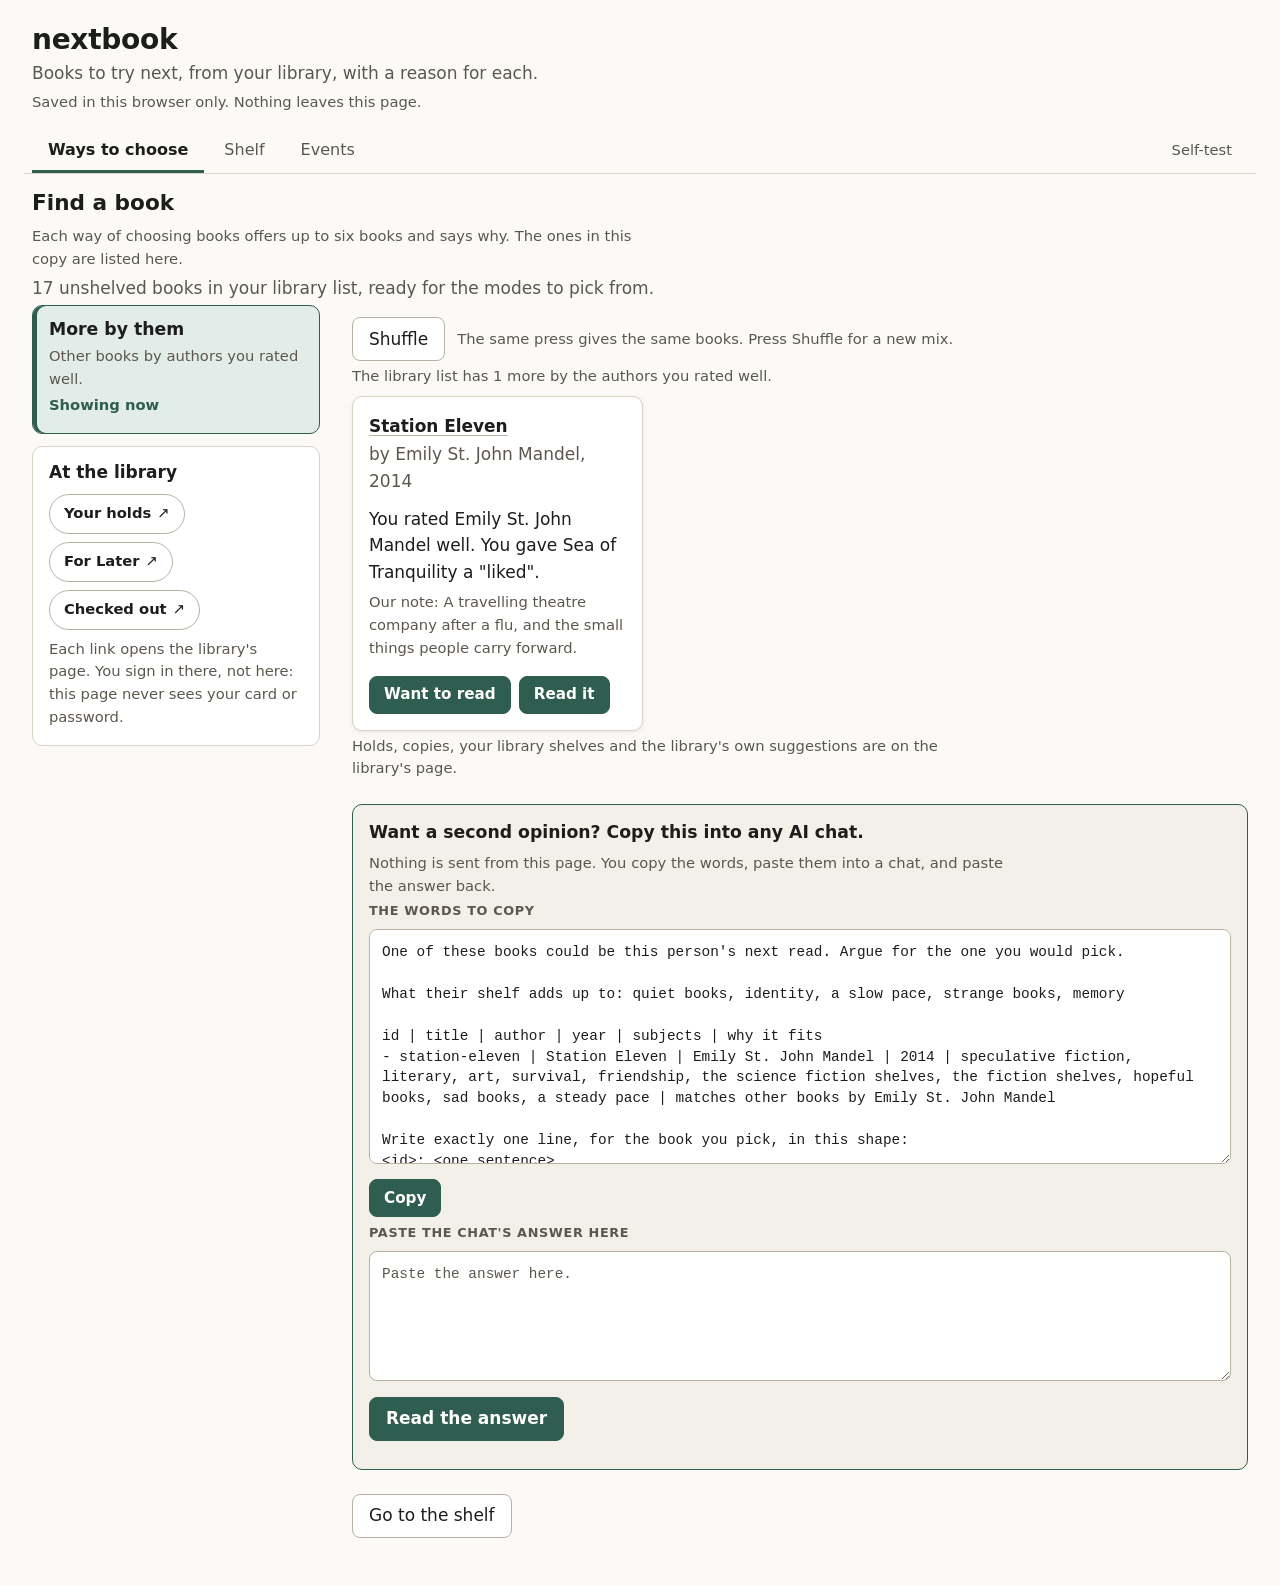
==== commit 8fc9a856: "Shelf: unshelved-books count, compact practice row, OK on the found note, plain intro Co-Authored-By" ====
--- a/app/index.html
+++ b/app/index.html
@@ -12,7 +12,7 @@
 <body>
 <header class="nb-masthead">
 <h1>nextbook</h1>
-<p class="nb-intro">Six books to try next, from your library, with a reason for each.</p>
+<p class="nb-intro">Books to try next, from your library, with a reason for each.</p>
 <p class="nb-line">Saved in this browser only. Nothing leaves this page.</p>
 </header>
 <main id="app"></main>
--- a/app/nextbook.css
+++ b/app/nextbook.css
@@ -421,6 +421,8 @@
   .nb-banner > p { flex: 1 1 20rem; margin: 0; }
   .nb-banner-text { font-weight: 600; }
   .nb-banner-note { color: var(--nb-muted); }
+  .nb-banner-inline { justify-content: flex-start; padding-block: var(--nb-s2); }
+  .nb-banner-inline > p { flex: 0 1 auto; }
 
   .nb-message {
     margin-block: 0 var(--nb-s3);
@@ -453,6 +455,19 @@
     animation: nb-rise 180ms ease-out;
   }
   .nb-toast-text { flex: 1; margin: 0; padding-block: 6px; }
+  .nb-toast-action {
+    flex: none;
+    align-self: center;
+    min-height: 36px;
+    padding: 4px 12px;
+    border: 1px solid currentColor;
+    border-radius: var(--nb-radius-small);
+    background: transparent;
+    color: inherit;
+    font-weight: 650;
+    cursor: pointer;
+  }
+  .nb-toast-action:hover { background: color-mix(in srgb, var(--nb-paper) 18%, transparent); }
   .nb-toast-close {
     flex: none;
     width: 36px;
@@ -514,6 +529,79 @@
   .nb-card-head { margin-block-end: var(--nb-s1); }
   .nb-card-actions { margin-block-start: auto; padding-block-start: var(--nb-s3); }
 
+  /* ---- The library account: links out, signed in on the library's own page ---- */
+  .nb-account {
+    padding: var(--nb-s3) var(--nb-s4);
+    border: 1px solid var(--nb-line);
+    border-radius: var(--nb-radius);
+    background: var(--nb-raised);
+  }
+  .nb-account-head { margin: 0 0 var(--nb-s2); font-weight: 650; }
+  .nb-account-links { display: flex; flex-wrap: wrap; gap: var(--nb-s2); }
+  .nb-account-link {
+    display: inline-flex;
+    align-items: center;
+    min-height: 40px;
+    padding: 6px 14px;
+    border: 1px solid var(--nb-line-strong);
+    border-radius: var(--nb-pill);
+    color: var(--nb-ink);
+    text-decoration: none;
+    font-size: var(--nb-small);
+    font-weight: 600;
+  }
+  .nb-account-link:hover { border-color: var(--nb-accent); color: var(--nb-accent); }
+  .nb-account .nb-note { margin-block-start: var(--nb-s2); }
+
+  /* A link out reads as one: an arrow after the words, drawn by CSS so the words stay plain. */
+  .nb-account-link::after,
+  .nb-hold::after { content: "\2197"; margin-inline-start: 6px; font-weight: 400; }
+  .nb-hold { text-decoration: none; }
+
+  /* ---- Numbered steps ---- */
+  .nb-steps {
+    margin: var(--nb-s2) 0;
+    padding-inline-start: 1.4rem;
+    list-style: decimal;
+    display: grid;
+    gap: var(--nb-s2);
+    font-size: var(--nb-small);
+  }
+  .nb-steps .nb-text { margin: 0; }
+  .nb-steps > li::marker { font-weight: 700; color: var(--nb-accent); }
+  .nb-steps .nb-account-links { margin-block-start: var(--nb-s1); }
+
+  /* Holds the library's list no longer has (D43): the book, and "I picked it up". */
+  .nb-unheld { list-style: none; margin: 0; padding: 0; display: grid; gap: var(--nb-s2); }
+  .nb-unheld-row {
+    display: flex; flex-wrap: wrap; align-items: center; justify-content: space-between; gap: var(--nb-s2);
+    padding: var(--nb-s2) var(--nb-s3); border: 1px solid var(--nb-line); border-radius: var(--nb-radius);
+    background: var(--nb-paper);
+  }
+  .nb-unheld-row .nb-text, .nb-unheld-row .nb-by { margin: 0; }
+
+  /* ---- A file box: the picker's input covers the box, so a click chooses and a drop lands ---- */
+  .nb-drop {
+    position: relative;
+    display: flex;
+    align-items: center;
+    justify-content: center;
+    min-height: 88px;
+    padding: var(--nb-s4);
+    border: 2px dashed var(--nb-line-strong);
+    border-radius: var(--nb-radius);
+    background: var(--nb-paper);
+    color: var(--nb-muted);
+    font-weight: 600;
+    text-align: center;
+    cursor: pointer;
+    transition: border-color var(--nb-ease), background var(--nb-ease);
+  }
+  .nb-drop:hover,
+  .nb-drop:has(.nb-file:focus-visible) { border-color: var(--nb-accent); background: var(--nb-accent-soft); color: var(--nb-ink); }
+  .nb-drop .nb-file { position: absolute; inset: 0; width: 100%; height: 100%; opacity: 0; cursor: pointer; }
+  .nb-drop:has(.nb-file:focus-visible) { outline: 3px solid var(--nb-accent); outline-offset: 2px; }
+
   /* ---- Choice pills (an input's choices on the find screen) ---- */
   .nb-choices { display: flex; flex-wrap: wrap; gap: var(--nb-s2); margin-block-start: var(--nb-s1); }
   .nb-choice {
@@ -535,15 +623,17 @@
 
   /* ---- The segmented control: radios drawn as one bar. ---- */
   .nb-segmented {
-    display: grid;
-    /* each segment as wide as its words need, and the spare room shared out */
-    grid-template-columns: repeat(4, auto);
+    /* each segment as wide as its words need, the spare room shared out, and a second row
+       rather than clipped words when five do not fit (a 320 px phone) */
+    display: flex;
+    flex-wrap: wrap;
+    gap: 2px;
     padding: 3px;
     border: 1px solid var(--nb-line-strong);
     border-radius: var(--nb-radius-small);
     background: var(--nb-paper);
   }
-  .nb-segment { position: relative; display: flex; min-width: 0; }
+  .nb-segment { position: relative; display: flex; flex: 1 1 auto; }
   .nb-segment input {
     position: absolute;
     inset: 0;
@@ -557,15 +647,14 @@
     align-items: center;
     justify-content: center;
     min-height: 38px;
-    padding: 4px 6px;
+    padding: 4px 8px;
     border-radius: 6px;
     color: var(--nb-muted);
+    white-space: nowrap;
     font-size: var(--nb-small);
     font-weight: 500;
     line-height: 1.15;
     text-align: center;
-    overflow-wrap: normal;
-    text-wrap: balance;
     transition: background var(--nb-ease), color var(--nb-ease);
   }
   .nb-segment:hover span { color: var(--nb-ink); background: var(--nb-soft); }
@@ -667,6 +756,7 @@
   .nb-book-head { grid-area: head; min-width: 0; padding-block-start: var(--nb-s1); }
   .nb-controls { grid-area: controls; display: grid; gap: var(--nb-s2); align-content: start; min-width: 0; }
   .nb-remove { grid-area: remove; align-self: start; }
+  .nb-hold-row { display: flex; }
 
   /* A book in a search result or a report has no controls grid: its parts sit in a row. */
   .nb-book:not(:has(.nb-controls)) {
@@ -676,6 +766,13 @@
     justify-content: space-between;
   }
   .nb-book:not(:has(.nb-controls)) > .nb-book-head { flex: 1 1 14rem; }
+
+  /* A phone's card: tighter segments, so all five states fit one row at 390 px. Below that
+     (320 px) they wrap to two rows rather than clip. */
+  @container nb-books (max-width: 26rem) {
+    .nb-segment span { padding-inline: 4px; font-size: 0.84rem; }
+    .nb-book { padding-inline: var(--nb-s3); }
+  }
 
   @container nb-books (min-width: 50rem) {
     .nb-book {
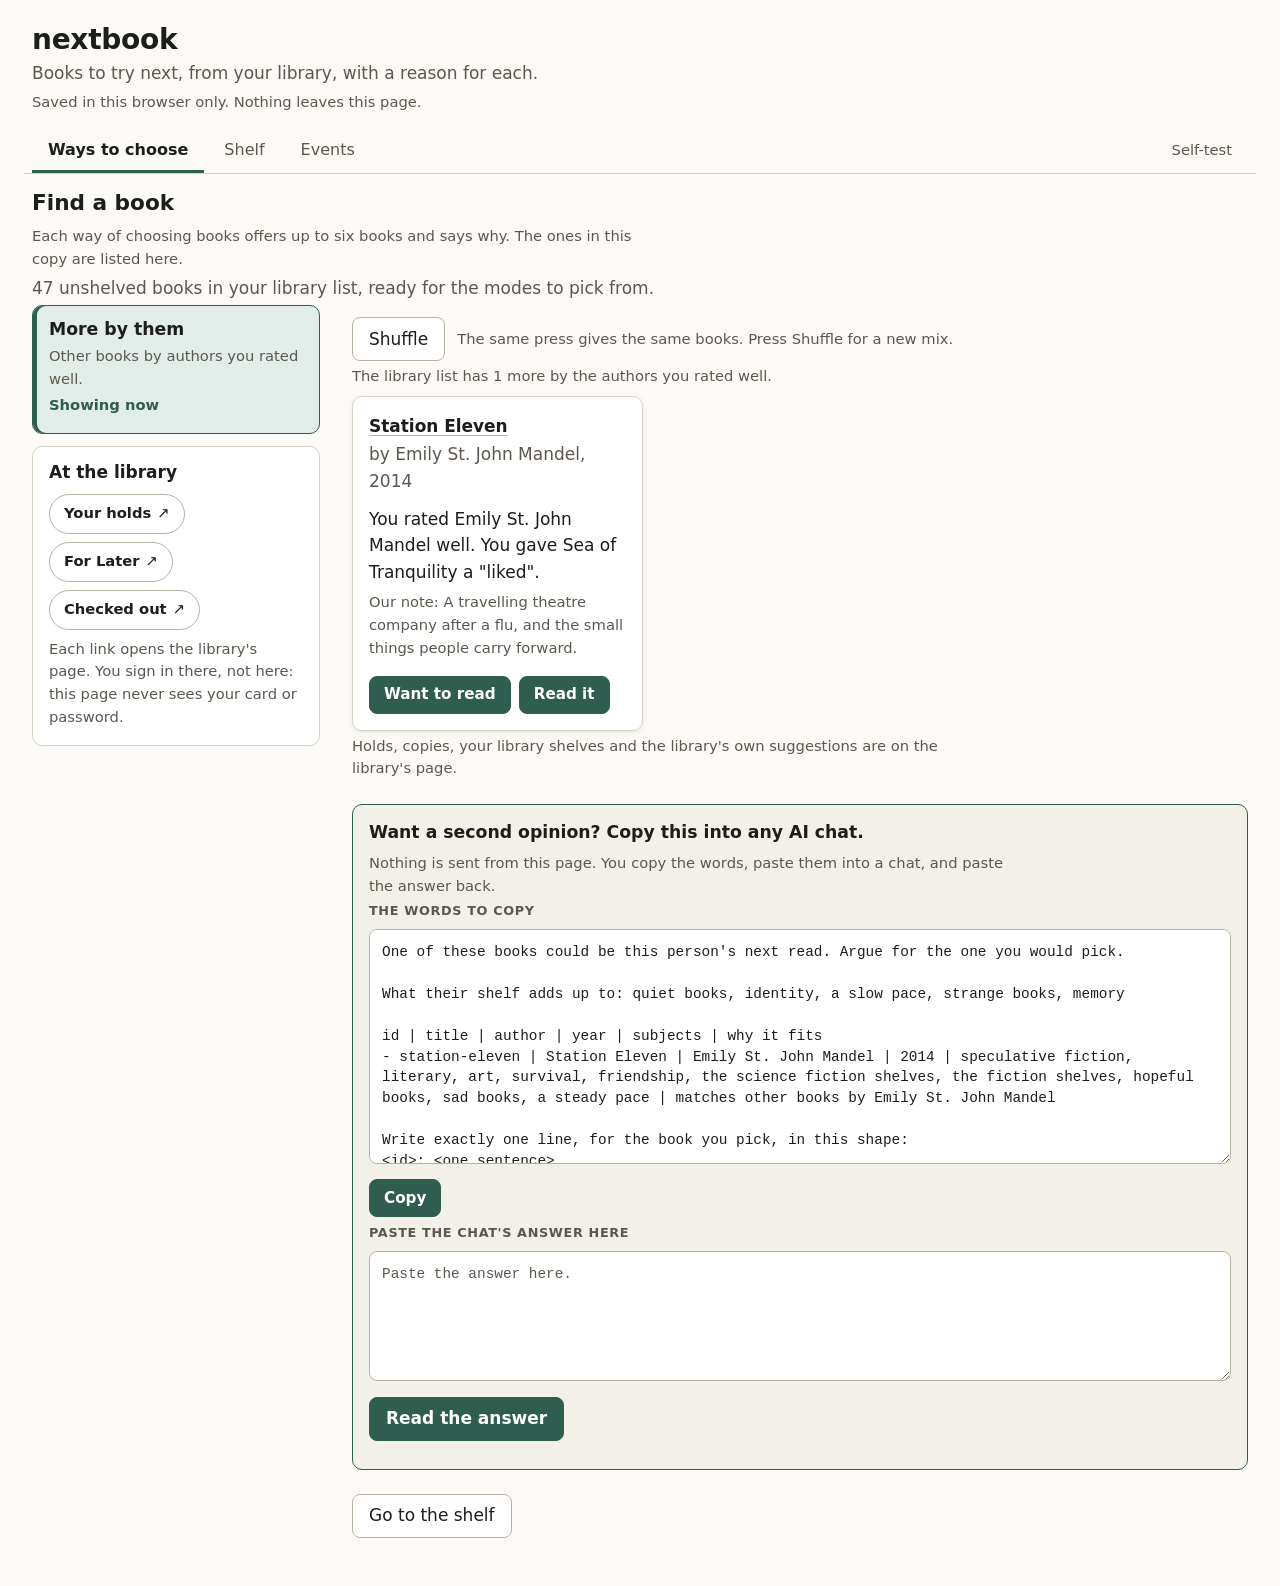
==== commit 3465f422: "net: the one network module, asking the library's events service for its list core/net.js is a port " ====
--- a/app/index.html
+++ b/app/index.html
@@ -32,6 +32,9 @@
 <script src="core/library-shelf.js"></script>
 <!-- Reads the helper's note (data/inbox.js); core/shell.js applies it once at boot. -->
 <script src="core/inbox.js"></script>
+<!-- The only network code: it asks the library's events service for the list, and only once the
+     person has said yes on the events screen. Never in a workshop copy. -->
+<script src="core/net.js"></script>
 <script src="data/slice.js"></script>
 <script src="data/tags.js"></script>
 <script src="data/practice.js"></script>
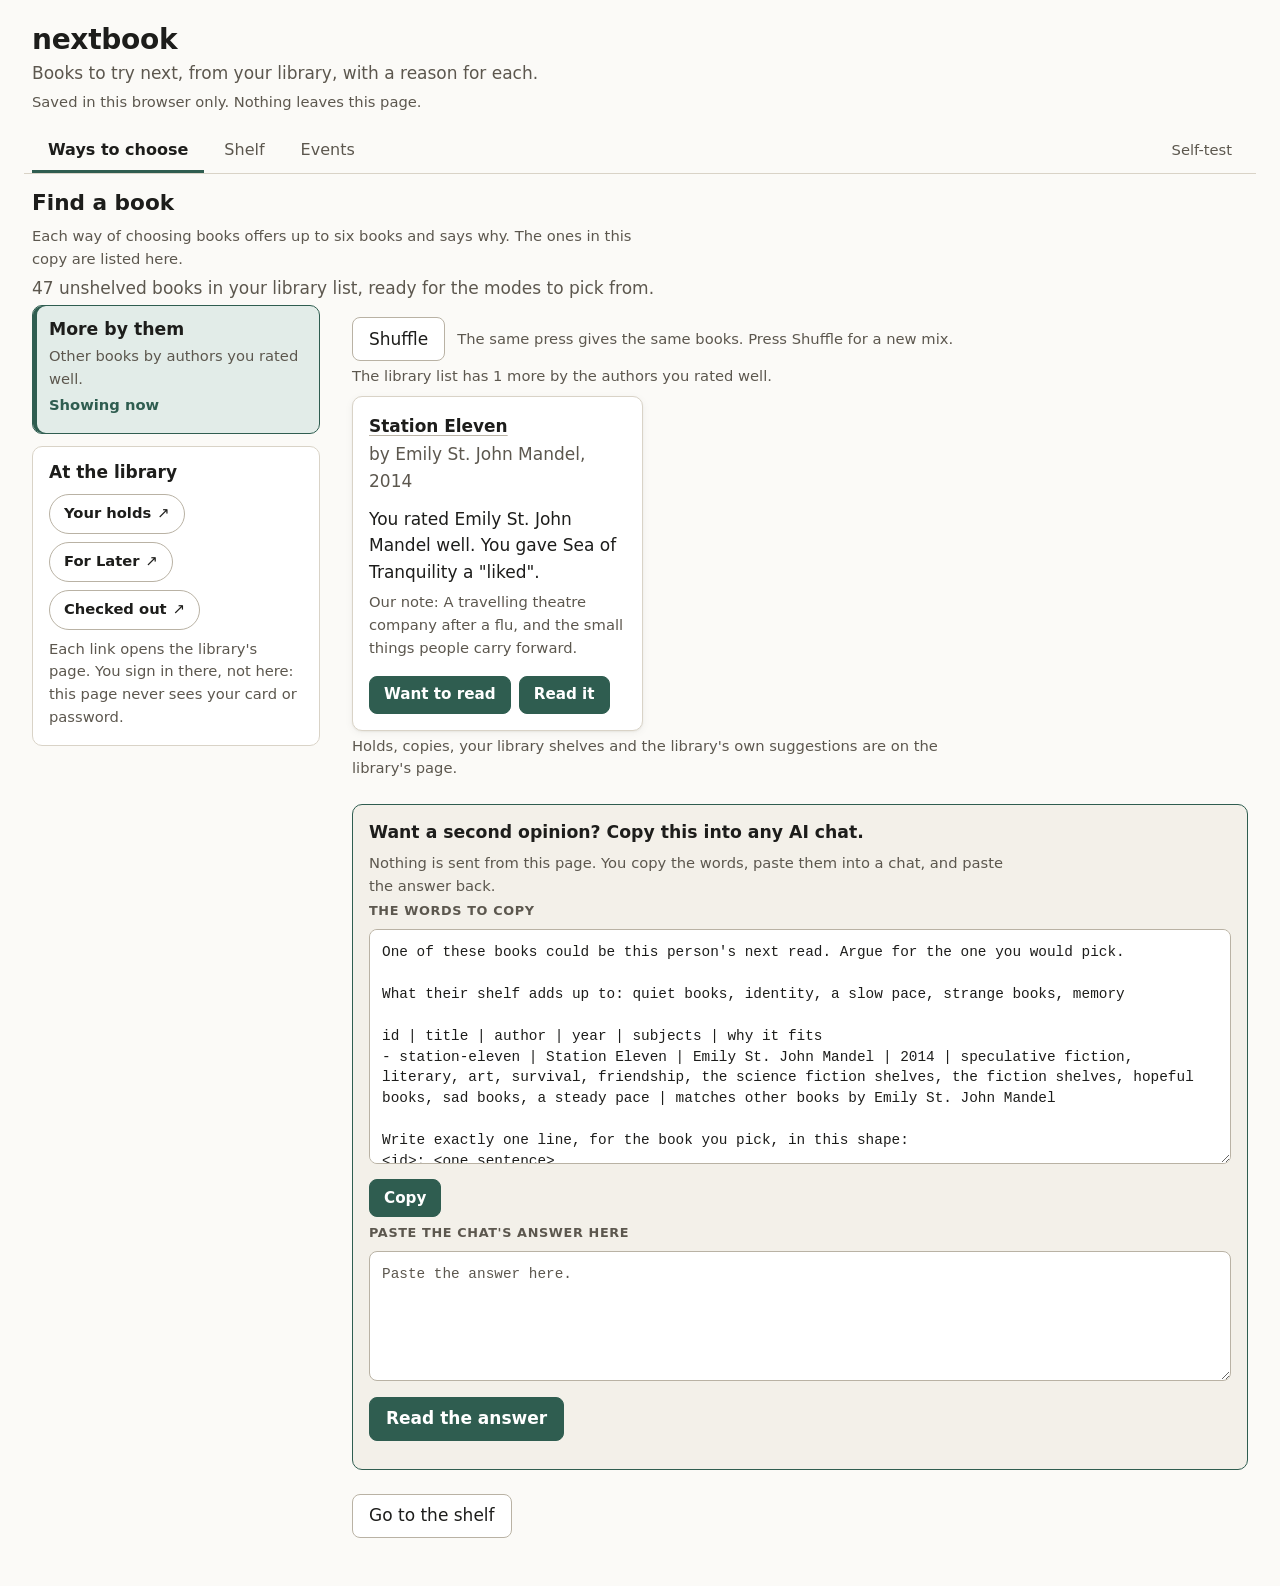
==== commit 14864afc: "travel, eventlist: read a person's own travel times; choose among many events core/travel.js reads a" ====
--- a/app/index.html
+++ b/app/index.html
@@ -35,6 +35,10 @@
 <!-- The only network code: it asks the library's events service for the list, and only once the
      person has said yes on the events screen. Never in a workshop copy. -->
 <script src="core/net.js"></script>
+<script src="core/eventlist.js"></script>
+<!-- Reads a person's own travel times (data/distance.js, or a file they add on the events
+     screen). Kept in this browser only; never packed, exported or sent. -->
+<script src="core/travel.js"></script>
 <script src="data/slice.js"></script>
 <script src="data/tags.js"></script>
 <script src="data/practice.js"></script>
@@ -43,6 +47,9 @@
 <!-- A workshop copy drops in data/workshop.js, which sets the flag that makes the practice
      shelf the only shelf. A copy without it is an ordinary copy; a missing file is fine. -->
 <script src="data/workshop.js"></script>
+<!-- A person's own travel times, made by tools/distance-map.py. They come from one start point,
+     so this file is never packed into a build. A missing file is fine. -->
+<script src="data/distance.js"></script>
 <!-- A helper's changes arrive in data/inbox.js. The page reads it once at load, brings the
      books in, and remembers that it did, so a reload does nothing. A missing file is fine. -->
 <script src="data/inbox.js"></script>
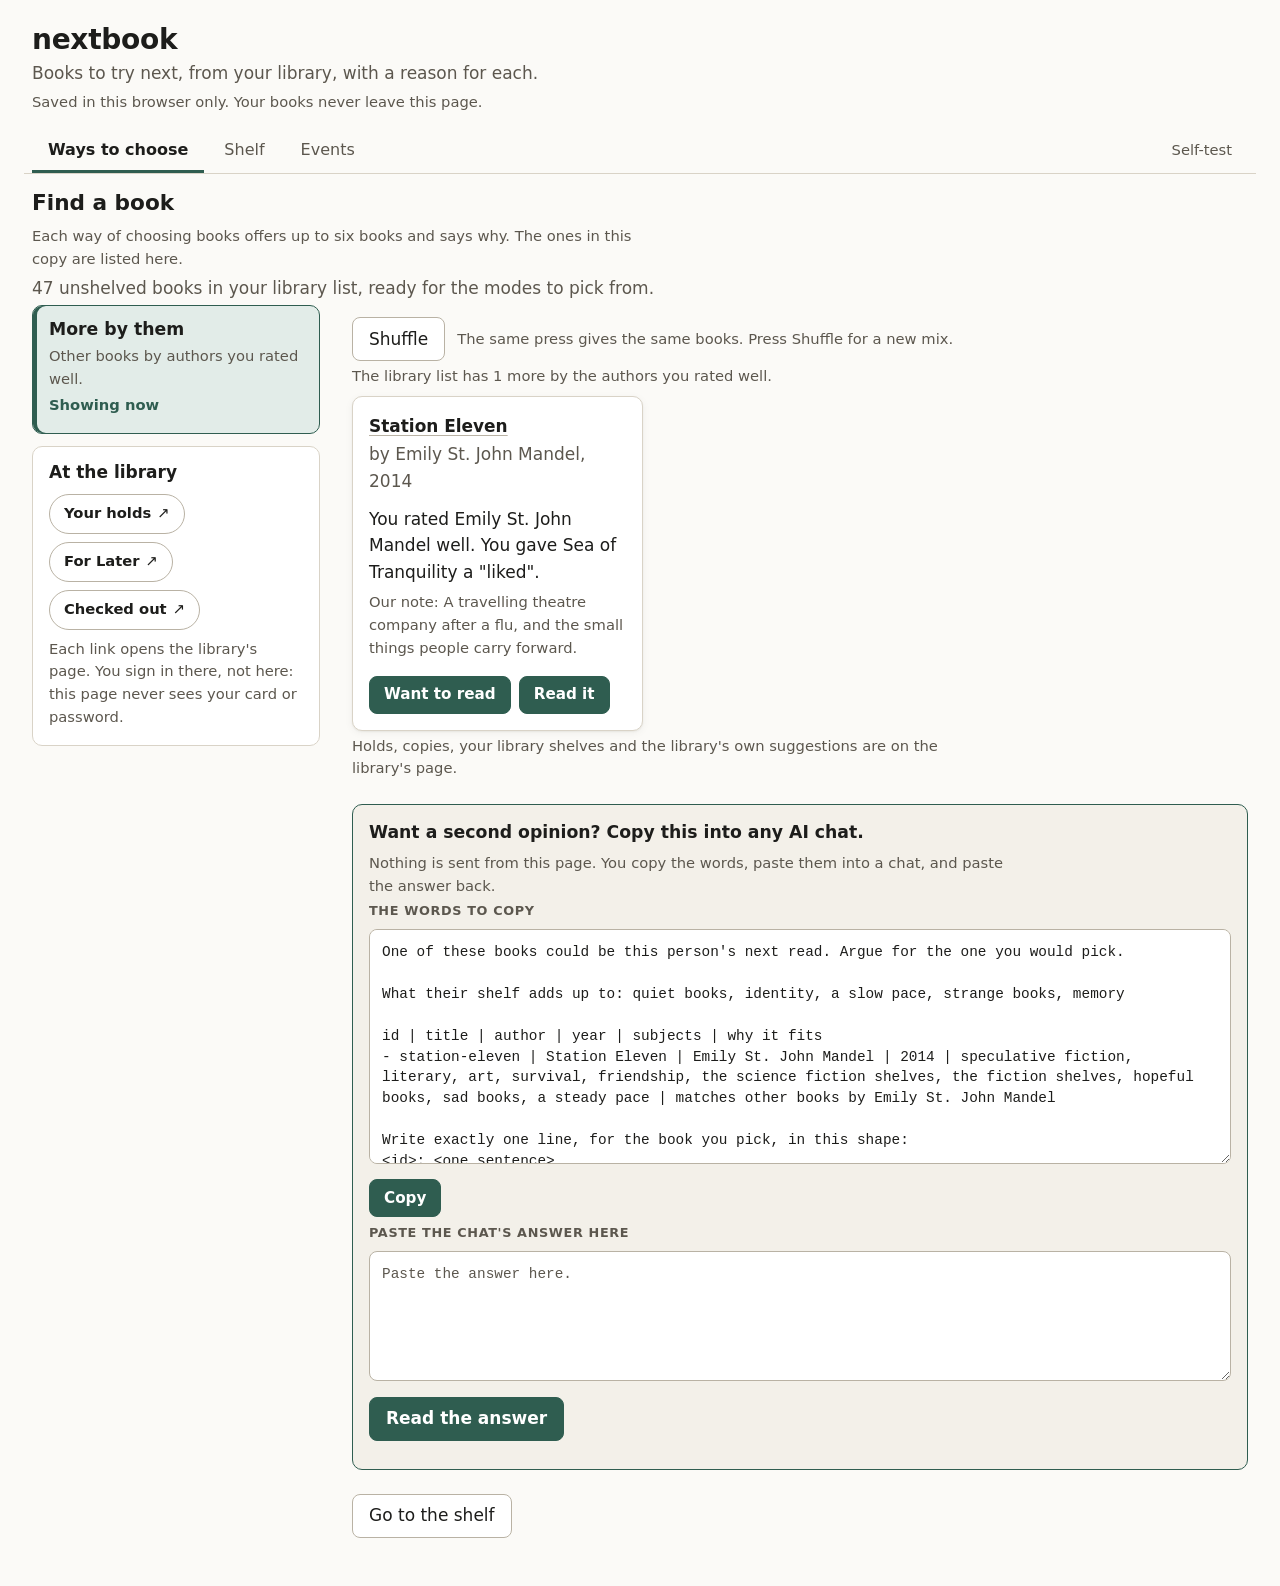
==== commit de134bfb: "docs: the one allowed network use, live events, travel times and the decision for them (D45) AGENTS." ====
--- a/app/index.html
+++ b/app/index.html
@@ -13,7 +13,7 @@
 <header class="nb-masthead">
 <h1>nextbook</h1>
 <p class="nb-intro">Books to try next, from your library, with a reason for each.</p>
-<p class="nb-line">Saved in this browser only. Nothing leaves this page.</p>
+<p class="nb-line">Saved in this browser only. Your books never leave this page.</p>
 </header>
 <main id="app"></main>
 
--- a/app/nextbook.css
+++ b/app/nextbook.css
@@ -1007,6 +1007,17 @@
   .nb-event-virtual { color: var(--nb-accent); font-weight: 600; }
   .nb-event-summary { margin-block-start: 6px; }
   .nb-event-actions { margin-block-start: auto; padding-block-start: var(--nb-s2); }
+  .nb-event-place { font-weight: 600; }
+  .nb-event-travel { color: var(--nb-accent); font-weight: 600; }
+  .nb-live, .nb-travel { display: grid; gap: var(--nb-s2); margin-block-start: var(--nb-s3); }
+  .nb-live-row { display: flex; flex-wrap: wrap; align-items: center; gap: var(--nb-s2); }
+  .nb-filters { display: flex; flex-wrap: wrap; align-items: flex-end; gap: var(--nb-s3); margin-block-start: var(--nb-s3); }
+  .nb-filters .nb-field { flex: 1 1 14rem; max-width: 100%; }
+  .nb-weeks { display: flex; flex-wrap: wrap; gap: var(--nb-s1); }
+  .nb-weeks .nb-button[aria-pressed="true"] { border-color: var(--nb-accent); font-weight: 650; }
+  .nb-travel input[type="file"] { max-width: 100%; }
+  #nb-events .nb-count { margin-block-start: var(--nb-s3); }
+  #nb-events > .nb-button { margin-block-start: var(--nb-s4); }
 
   /* ---- Self-test ---- */
   .nb-status { margin-block-start: var(--nb-s2); padding-inline-start: 1.2rem; }
